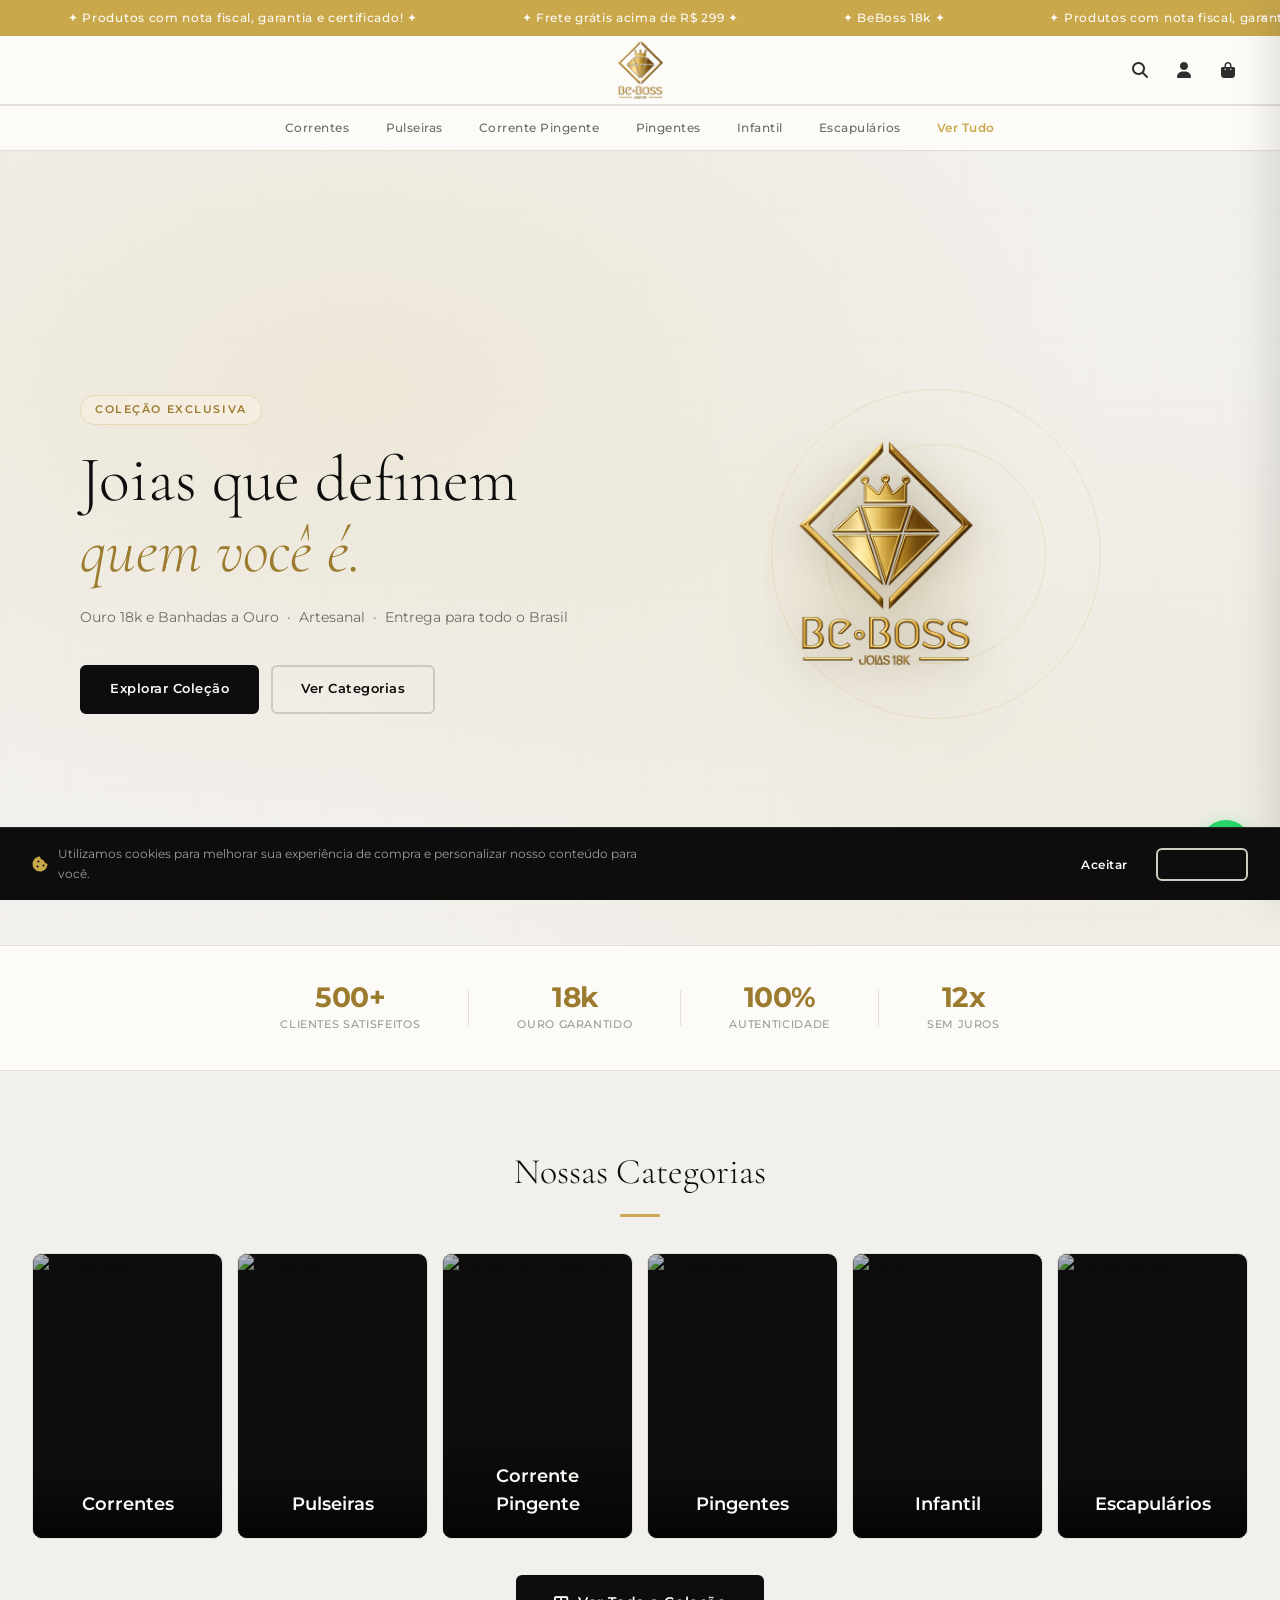
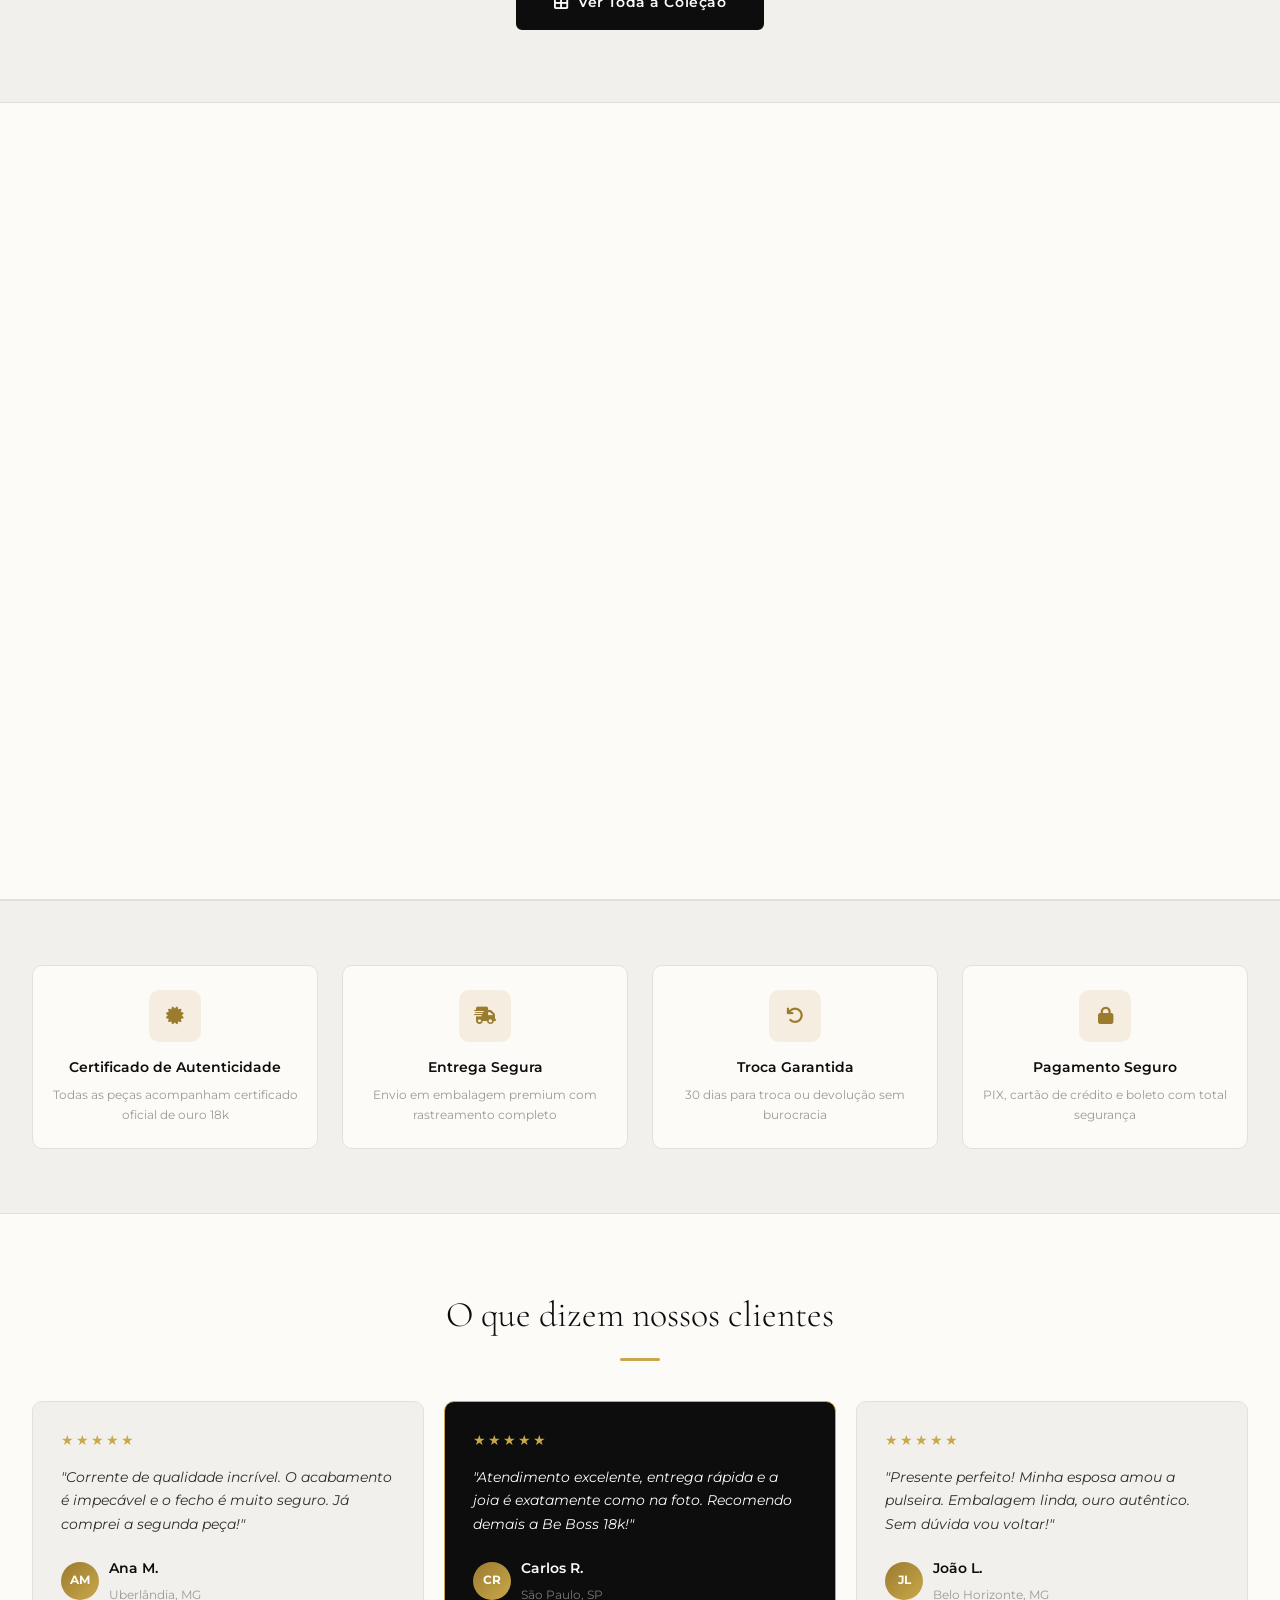
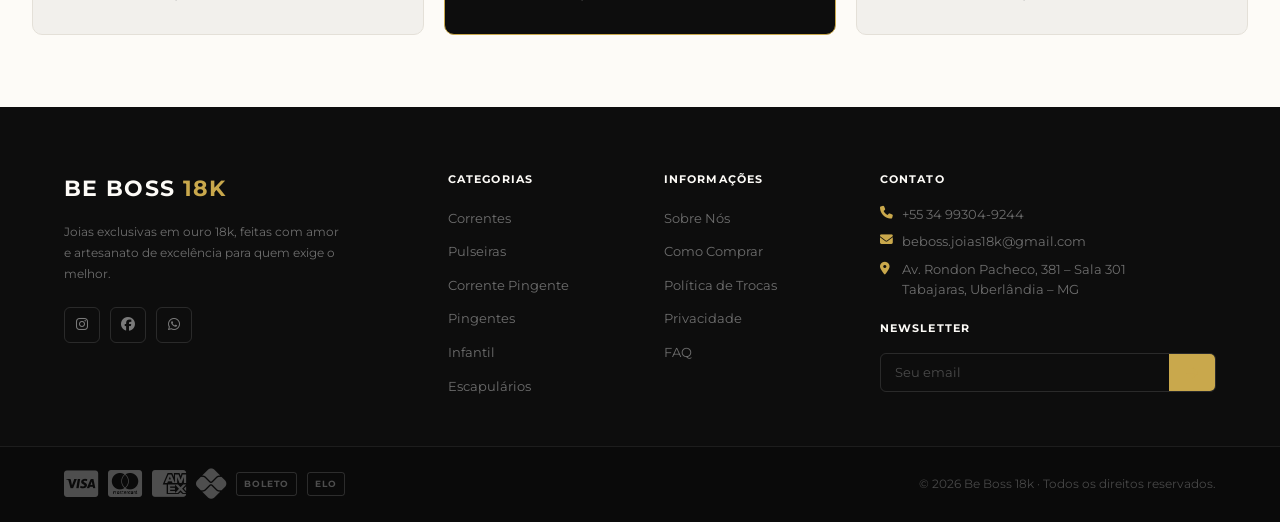
==== index.html @ 0d3e44fa "Primeiro commit — BeBoss 18k e-commerce de joias Plataforma completa de e-commerce para joias em our" ====
<!DOCTYPE html>
<html lang="pt-BR">
<head>
  <meta charset="utf-8" />
  <meta name="viewport" content="width=device-width,initial-scale=1" />
  <title>Be Boss 18k — Joias Exclusivas</title>
  <link rel="icon" type="image/png" href="./logo.png">
  <link rel="preconnect" href="https://fonts.googleapis.com">
  <link rel="preconnect" href="https://fonts.gstatic.com" crossorigin>
  <link href="https://fonts.googleapis.com/css2?family=Cormorant+Garamond:ital,wght@0,300;0,400;0,600;1,300;1,400&family=Montserrat:wght@300;400;500;600;700&display=swap" rel="stylesheet">
  <link rel="stylesheet" href="https://cdnjs.cloudflare.com/ajax/libs/font-awesome/6.5.0/css/all.min.css" crossorigin="anonymous">
  <link rel="stylesheet" href="styles.css" />
</head>
<body>

  <!-- ANNOUNCEMENT BAR -->
  <div class="announcement-bar" id="announcementBar">
    <div class="announcement-inner">
      <span>✦ Produtos com nota fiscal, garantia e certificado! ✦</span>
      <span>✦ Frete grátis acima de R$ 299 ✦</span>
      <span>✦ BeBoss 18k ✦</span>
      <span>✦ Produtos com nota fiscal, garantia e certificado! ✦</span>
      <span>✦ Frete grátis acima de R$ 299 ✦</span>
      <span>✦ BeBoss 18k ✦</span>
    </div>
    <button class="announcement-close" id="closeAnnouncement" aria-label="Fechar">×</button>
  </div>

  <!-- HEADER -->
  <header class="site-header" id="siteHeader">
    <div class="header-inner">

      <!-- LEFT: hamburger (mobile) -->
      <div class="header-left">
        <button class="hamburger" id="menuToggle" aria-label="Menu">
          <span></span><span></span><span></span>
        </button>
      </div>

      <!-- CENTER: Logo -->
      <div class="logo-wrap">
        <a href="?" class="logo-link">
          <img src="./logo.png" alt="Be Boss 18k" class="logo-img"
               onerror="this.style.display='none';this.nextElementSibling.style.display='inline-flex'">
          <span class="logo-fallback" style="display:none">
            <span class="logo-text">BE BOSS</span>
            <span class="logo-sub">18k</span>
          </span>
        </a>
      </div>

      <!-- RIGHT: mobile search icon + user + cart -->
      <div class="header-right">
        <button class="header-icon-btn" id="searchToggle" aria-label="Buscar">
          <i class="fas fa-search"></i>
        </button>
        <div class="user-profile-container">
          <button class="header-icon-btn" id="loginBtn" aria-label="Conta">
            <i class="fas fa-user"></i>
          </button>
          <div id="userDropdown" class="user-dropdown" aria-hidden="true">
            <div id="dropdownWelcome" class="dropdown-welcome"></div>
            <a href="#" id="viewOrders"><i class="fas fa-box"></i> Meus Pedidos</a>
            <a href="#" id="viewAccount"><i class="fas fa-cog"></i> Minha Conta</a>
            <a href="#" id="logoutBtn"><i class="fas fa-sign-out-alt"></i> Sair</a>
          </div>
        </div>
        <button class="header-icon-btn cart-button" id="cartBtn" aria-label="Carrinho">
          <i class="fas fa-shopping-bag"></i>
          <span class="cart-count" id="cartCount" style="display:none;">0</span>
        </button>
      </div>
    </div>

    <!-- SEARCH DRAWER (mobile only) -->
    <div class="search-drawer" id="searchDrawer" aria-hidden="true">
      <div class="search-drawer-inner">
        <i class="fas fa-search search-drawer-icon"></i>
        <input type="search" id="searchInput" placeholder="Buscar joias, correntes, pulseiras..." aria-label="Buscar produtos" />
        <button class="search-close-btn" id="closeSearch" aria-label="Fechar busca">×</button>
      </div>
    </div>

    <!-- MAIN NAV -->
    <nav class="main-nav" id="mainNav">
      <div class="nav-inner">
        <a href="?category=Correntes" data-category="Correntes">Correntes</a>
        <a href="?category=Pulseiras" data-category="Pulseiras">Pulseiras</a>
        <a href="?category=Corrente+Pingente" data-category="Corrente Pingente">Corrente Pingente</a>
        <a href="?category=Pingentes" data-category="Pingentes">Pingentes</a>
        <a href="?category=Infantil" data-category="Infantil">Infantil</a>
        <a href="?category=Escapularios" data-category="Escapulários">Escapulários</a>
        <a href="?view=all" data-category="" data-view-all="true" class="nav-all">Ver Tudo</a>
      </div>
    </nav>

    <!-- MOBILE DRAWER NAV -->
    <div class="mobile-nav-overlay" id="mobileNavOverlay"></div>
    <div class="mobile-nav-drawer" id="mobileNavDrawer">
      <div class="mobile-nav-header">
        <span class="logo-text">BE BOSS <span class="logo-sub-inline">18k</span></span>
        <button id="closeMenu" aria-label="Fechar menu">×</button>
      </div>
      <nav class="mobile-nav-links">
        <a href="?category=Correntes">Correntes</a>
        <a href="?category=Pulseiras">Pulseiras</a>
        <a href="?category=Corrente+Pingente">Corrente Pingente</a>
        <a href="?category=Pingentes">Pingentes</a>
        <a href="?category=Infantil">Infantil</a>
        <a href="?category=Escapularios">Escapulários</a>
        <a href="?view=all">Ver Tudo</a>
      </nav>
      <div class="mobile-nav-footer">
        <p><i class="fab fa-whatsapp"></i> +55 34 99304-9244</p>
        <p><i class="fas fa-envelope"></i> beboss.joias18k@gmail.com</p>
      </div>
    </div>
  </header>

  <!-- HERO SECTION -->
  <section class="hero" id="heroSection">
    <div class="hero-content">
      <p class="hero-eyebrow">Coleção Exclusiva</p>
      <h1 class="hero-title">
        <span class="hero-title-line">Joias que definem</span>
        <span class="hero-title-line hero-title-italic">quem você é.</span>
      </h1>
      <p class="hero-desc">Ouro 18k e Banhadas a Ouro &nbsp;·&nbsp; Artesanal &nbsp;·&nbsp; Entrega para todo o Brasil</p>
      <div class="hero-actions">
        <a href="?view=all" class="btn-primary">Explorar Coleção</a>
        <a href="#categorias" class="btn-ghost">Ver Categorias</a>
      </div>
    </div>
    <div class="hero-visual">
      <div class="logo-showcase">
        <div class="amb-ring r1"></div>
        <div class="amb-ring r2"></div>
        <div class="logo-3d">
          <img src="./logo.png" alt="Be Boss 18k" class="logo-hero-img" draggable="false"/>
        </div>
      </div>
    </div>
  </section>

  <!-- STATS STRIP -->
  <div class="stats-strip">
    <div class="stat-item">
      <span class="stat-num">500+</span>
      <span class="stat-label">Clientes Satisfeitos</span>
    </div>
    <div class="stat-divider"></div>
    <div class="stat-item">
      <span class="stat-num">18k</span>
      <span class="stat-label">Ouro Garantido</span>
    </div>
    <div class="stat-divider"></div>
    <div class="stat-item">
      <span class="stat-num">100%</span>
      <span class="stat-label">Autenticidade</span>
    </div>
    <div class="stat-divider"></div>
    <div class="stat-item">
      <span class="stat-num">12x</span>
      <span class="stat-label">Sem Juros</span>
    </div>
  </div>

  <!-- CATEGORY SECTION -->
  <section class="category-section" id="categorias">
    <div class="container">
      <div class="section-header" style="text-align:center; margin-bottom:36px">
        <h2 class="section-title">Nossas Categorias</h2>
        <div class="gold-rule centered-rule"></div>
      </div>
      <div class="category-grid">
        <a href="?category=Correntes" class="cat-card">
          <div class="cat-img-wrap">
            <img src="https://acdn-us.mitiendanube.com/stores/001/042/446/products/20221019_145903-048df05c7d4b0a2ece16996286488024-1024-1024.jpg" alt="Correntes" loading="lazy">
          </div>
          <span class="cat-name">Correntes</span>
        </a>
        <a href="?category=Pulseiras" class="cat-card">
          <div class="cat-img-wrap">
            <img src="https://acdn-us.mitiendanube.com/stores/001/042/446/products/cartier-longa-2mm11-506bb562f8a619584d16671013579284-480-0.webp" alt="Pulseiras" loading="lazy">
          </div>
          <span class="cat-name">Pulseiras</span>
        </a>
        <a href="?category=Corrente+Pingente" class="cat-card">
          <div class="cat-img-wrap">
            <img src="https://acdn-us.mitiendanube.com/stores/001/042/446/products/colar-cristo-veneziana-2-4a6731b0b7ef18e2e317696967374738-480-0.webp" alt="Corrente Pingente" loading="lazy">
          </div>
          <span class="cat-name">Corrente Pingente</span>
        </a>
        <a href="?category=Pingentes" class="cat-card">
          <div class="cat-img-wrap">
            <img src="https://acdn-us.mitiendanube.com/stores/001/042/446/products/videocapture_20231109-153805-a9b3a36defec099247169959033560581-030570fe7bf79f699816995904257630-1024-1024.jpg" alt="Pingentes" loading="lazy">
          </div>
          <span class="cat-name">Pingentes</span>
        </a>
        <a href="?category=Infantil" class="cat-card">
          <div class="cat-img-wrap">
            <img src="https://acdn-us.mitiendanube.com/stores/001/042/446/products/chatgpt-image-2-de-fev-de-2026-22_24_50-275d315b0cd062f17d17700818988591-480-0.webp" alt="Infantil" loading="lazy">
          </div>
          <span class="cat-name">Infantil</span>
        </a>
        <a href="?category=Escapularios" class="cat-card">
          <div class="cat-img-wrap">
            <img src="https://acdn-us.mitiendanube.com/stores/001/042/446/products/videocapture_20231109-153826-44ddaf476d5503abf616995901007150-480-0.webp" alt="Escapulários" loading="lazy">
          </div>
          <span class="cat-name">Escapulários</span>
        </a>
      </div>
      <div style="text-align:center; margin-top:36px">
        <a href="?view=all" class="btn-primary" style="display:inline-flex; gap:10px; align-items:center; padding:14px 36px; font-size:0.9rem">
          <i class="fas fa-th-large"></i> Ver Toda a Coleção
        </a>
      </div>
    </div>
  </section>

  <!-- PRODUCTS SECTION -->
  <main class="products-section container" id="mainContent">
    <div class="products-section-header">
      <div>
        <h2 class="section-title" id="colecaoTitle">Coleção Completa</h2>
        <p class="section-sub" id="colecaoSub">Peças exclusivas em ouro 18k</p>
      </div>
      <div class="products-sort">
        <select id="sortSelect" aria-label="Ordenar produtos">
          <option value="default">Ordenar por</option>
          <option value="price-asc">Menor Preço</option>
          <option value="price-desc">Maior Preço</option>
          <option value="name-asc">Nome A–Z</option>
        </select>
      </div>
    </div>
    <div class="products-grid" id="productsGrid" aria-live="polite"></div>
    <!-- shown only on homepage (featured mode) -->
    <div class="ver-tudo-wrap" id="verTudoWrap" style="display:none;">
      <a href="?view=all" class="btn-ver-tudo">
        <i class="fas fa-th-large"></i> Ver Todos os Produtos
      </a>
    </div>
    <!-- Paginação: aparece no "Ver Tudo" e categorias com muitos produtos -->
    <div class="load-more-wrap" id="loadMoreWrap" style="display:none;">
      <button class="btn-load-more" onclick="loadMore()">
        <i class="fas fa-chevron-down"></i>
        Mostrar mais <span id="loadMoreCount"></span> produtos
      </button>
    </div>
  </main>

  <!-- NOSSA HISTÓRIA -->
  <section class="history-section" id="sobre">
    <div class="container">
      <div class="history-inner">
        <div class="history-media reveal">
          <img src="./logo.png"
               alt="Be Boss 18k" class="history-logo-img" draggable="false"/>
          <div class="history-pills">
            <span class="history-pill">Uberlândia · MG</span>
            <span class="history-pill">Fundada com Paixão</span>
            <span class="history-pill">Ouro 18k Certificado</span>
          </div>
        </div>
        <div class="history-text reveal reveal-d1">
          <div class="section-header">
            <h2 class="section-title">Nossa História</h2>
            <div class="gold-rule"></div>
          </div>
          <div class="history-body">
            <p>A Be Boss 18k nasceu em Uberlândia com o propósito de transformar joias em símbolos de conquista, autoestima e personalidade. Fundada com paixão pelo universo da joalheria, a marca surgiu do desejo de oferecer peças sofisticadas, modernas e acessíveis para quem valoriza estilo e exclusividade.</p>
            <p>Desde o início, nosso objetivo sempre foi ir além da venda de joias. Queremos proporcionar experiências, marcar momentos especiais e fazer parte das conquistas de cada cliente. Cada peça da Be Boss 18k é escolhida com cuidado, prezando pela qualidade, acabamento impecável e elegância em cada detalhe.</p>
            <p>Ao longo da nossa trajetória, construímos uma marca forte, baseada em confiança, atendimento personalizado e compromisso com a satisfação dos nossos clientes. Hoje, a Be Boss 18k se destaca em Uberlândia e região como referência em joias e acessórios 18k, levando luxo, autenticidade e sofisticação para homens e mulheres que desejam expressar sua melhor versão.</p>
            <p>Mais do que joias, entregamos significado, presença e estilo. Porque ser Be Boss é carregar consigo a essência de quem nasceu para brilhar.</p>
          </div>
          <p class="history-signature">Be Boss 18k — Joias que definem quem você é.</p>
        </div>
      </div>
    </div>
  </section>

  <!-- FEATURES STRIP -->
  <section class="features-strip">
    <div class="container features-grid">
      <div class="feature-item reveal">
        <div class="feature-icon"><i class="fas fa-certificate"></i></div>
        <h3>Certificado de Autenticidade</h3>
        <p>Todas as peças acompanham certificado oficial de ouro 18k</p>
      </div>
      <div class="feature-item reveal reveal-d1">
        <div class="feature-icon"><i class="fas fa-shipping-fast"></i></div>
        <h3>Entrega Segura</h3>
        <p>Envio em embalagem premium com rastreamento completo</p>
      </div>
      <div class="feature-item reveal reveal-d2">
        <div class="feature-icon"><i class="fas fa-undo"></i></div>
        <h3>Troca Garantida</h3>
        <p>30 dias para troca ou devolução sem burocracia</p>
      </div>
      <div class="feature-item reveal reveal-d3">
        <div class="feature-icon"><i class="fas fa-lock"></i></div>
        <h3>Pagamento Seguro</h3>
        <p>PIX, cartão de crédito e boleto com total segurança</p>
      </div>
    </div>
  </section>

  <!-- TESTIMONIALS -->
  <section class="testimonials-section">
    <div class="container">
      <div class="section-header centered">
        <h2 class="section-title">O que dizem nossos clientes</h2>
        <div class="gold-rule centered-rule"></div>
      </div>
      <div class="testimonials-grid">
        <div class="testimonial-card reveal">
          <div class="stars">★★★★★</div>
          <p>"Corrente de qualidade incrível. O acabamento é impecável e o fecho é muito seguro. Já comprei a segunda peça!"</p>
          <div class="testimonial-author">
            <div class="author-avatar">AM</div>
            <div><strong>Ana M.</strong><br><span>Uberlândia, MG</span></div>
          </div>
        </div>
        <div class="testimonial-card featured reveal reveal-d1">
          <div class="stars">★★★★★</div>
          <p>"Atendimento excelente, entrega rápida e a joia é exatamente como na foto. Recomendo demais a Be Boss 18k!"</p>
          <div class="testimonial-author">
            <div class="author-avatar">CR</div>
            <div><strong>Carlos R.</strong><br><span>São Paulo, SP</span></div>
          </div>
        </div>
        <div class="testimonial-card reveal reveal-d2">
          <div class="stars">★★★★★</div>
          <p>"Presente perfeito! Minha esposa amou a pulseira. Embalagem linda, ouro autêntico. Sem dúvida vou voltar!"</p>
          <div class="testimonial-author">
            <div class="author-avatar">JL</div>
            <div><strong>João L.</strong><br><span>Belo Horizonte, MG</span></div>
          </div>
        </div>
      </div>
    </div>
  </section>

  <!-- CART PANEL -->
  <aside id="cartPanel" class="cart-panel" aria-hidden="true">
    <div class="cart-header">
      <h3>Carrinho <span id="cartItemCount">(0)</span></h3>
      <button id="closeCart" aria-label="Fechar carrinho"><i class="fas fa-times"></i></button>
    </div>
    <div class="cart-items" id="cartItemsContainer">
      <div class="empty-cart">
        <i class="fas fa-shopping-bag"></i>
        <p>Seu carrinho está vazio</p>
        <a href="?" class="btn-primary btn-sm">Ver Coleção</a>
      </div>
    </div>
    <div class="cart-footer" id="cartFooter" style="display:none;">
      <div class="cart-summary-row">
        <span>Subtotal</span>
        <span id="cartSubtotal">R$ 0,00</span>
      </div>
      <h4 class="payment-title">Forma de Pagamento</h4>
      <div class="payment-options" id="paymentOptions">
        <label class="payment-option">
          <input type="radio" name="payment" value="pix" checked>
          <span class="payment-label"><i class="fas fa-qrcode"></i> PIX</span>
        </label>
        <label class="payment-option">
          <input type="radio" name="payment" value="credito">
          <span class="payment-label"><i class="fas fa-credit-card"></i> Cartão de Crédito</span>
        </label>
        <label class="payment-option">
          <input type="radio" name="payment" value="boleto">
          <span class="payment-label"><i class="fas fa-barcode"></i> Boleto</span>
        </label>
      </div>
      <button id="checkoutButton" class="checkout-btn">Finalizar Compra</button>
    </div>
  </aside>
  <div id="cartOverlay" class="cart-overlay" tabindex="-1" aria-hidden="true"></div>

  <!-- LOGIN MODAL -->
  <div id="loginOverlay" class="modal-overlay" aria-hidden="true"></div>
  <div id="loginModal" class="modal" role="dialog" aria-modal="true" aria-hidden="true">
    <div class="modal-inner">
      <button class="modal-close" id="closeLogin" aria-label="Fechar"><i class="fas fa-times"></i></button>
      <div class="modal-logo">BE BOSS <span>18k</span></div>

      <!-- Tabs -->
      <div class="auth-tabs">
        <button class="auth-tab active" id="tabEntrar"  onclick="switchAuthTab('login')">Entrar</button>
        <button class="auth-tab"        id="tabCadastro" onclick="switchAuthTab('signup')">Criar Conta</button>
      </div>

      <!-- LOGIN FORM -->
      <form id="loginForm" novalidate class="modal-form">
        <p class="modal-sub">Use o email e CPF cadastrados.</p>
        <div class="form-group">
          <label>Email</label>
          <input type="email" id="loginEmail" placeholder="seuemail@gmail.com" autocomplete="email">
        </div>
        <div class="form-group">
          <label>CPF</label>
          <input type="text" id="loginCpf" maxlength="14" placeholder="000.000.000-00" inputmode="numeric">
        </div>
        <div id="loginError" class="form-error" style="display:none">Email ou CPF incorretos.</div>
        <button type="submit" class="btn-primary btn-full">Entrar</button>
      </form>

      <!-- SIGNUP FORM -->
      <form id="signupForm" novalidate class="modal-form" style="display:none">
        <p class="modal-sub">Crie sua conta para acompanhar pedidos.</p>
        <div class="form-group">
          <label for="signupEmail">Email</label>
          <input type="email" id="signupEmail" name="signupEmail" required placeholder="seuemail@gmail.com" autocomplete="email">
        </div>
        <div class="form-group">
          <label for="fullName">Nome Completo</label>
          <input type="text" id="fullName" name="fullName" required autocomplete="name" placeholder="Seu nome completo"/>
        </div>
        <div class="form-row">
          <div class="form-group">
            <label for="cpf">CPF</label>
            <input type="text" id="cpf" name="cpf" maxlength="14" required placeholder="000.000.000-00" inputmode="numeric" />
          </div>
          <div class="form-group">
            <label for="telefone">Celular</label>
            <input type="tel" id="telefone" name="telefone" required placeholder="(00) 00000-0000" inputmode="tel">
          </div>
        </div>
        <div class="form-row">
          <div class="form-group">
            <label for="cepSignup">CEP</label>
            <input type="text" id="cepSignup" name="cepSignup" placeholder="00000-000" inputmode="numeric">
          </div>
          <div class="form-group">
            <label for="enderecoSignup">Endereço</label>
            <input type="text" id="enderecoSignup" name="enderecoSignup" placeholder="Rua, número, bairro">
          </div>
        </div>
        <button type="submit" id="createAccountBtn" class="btn-primary btn-full">Criar Conta</button>
      </form>
    </div>
  </div>

  <!-- ENDERECO POPUP -->
  <div id="enderecoPopupOverlay" class="modal-overlay"></div>
  <div id="enderecoPopup" class="modal">
    <div class="modal-inner">
      <button class="modal-close" id="closeEnderecoPopup" aria-label="Fechar"><i class="fas fa-times"></i></button>
      <h2>Endereço de Entrega</h2>
      <form id="enderecoForm" class="modal-form">
        <div class="form-group">
          <label>Nome Completo</label>
          <input type="text" id="end_nome" required placeholder="Seu nome completo">
        </div>
        <div class="form-row">
          <div class="form-group">
            <label>CEP</label>
            <input type="text" id="end_cep" placeholder="00000-000" required>
          </div>
          <div class="form-group">
            <label>Número</label>
            <input type="text" id="end_numero" required placeholder="Nº">
          </div>
        </div>
        <div class="form-group">
          <label>Rua</label>
          <input type="text" id="end_rua" required placeholder="Rua / Avenida">
        </div>
        <div class="form-row">
          <div class="form-group">
            <label>Bairro</label>
            <input type="text" id="end_bairro" required placeholder="Bairro">
          </div>
          <div class="form-group">
            <label>Cidade</label>
            <input type="text" id="end_cidade" required placeholder="Cidade">
          </div>
        </div>
        <div class="form-group">
          <label>Ponto de Referência <span class="optional">(opcional)</span></label>
          <input type="text" id="end_referencia" placeholder="Ex: próximo ao mercado">
        </div>
        <!-- Estimativa de frete (aparece após CEP válido) -->
        <div id="shippingEstimate" class="shipping-estimate" style="display:none"></div>
        <button type="submit" class="btn-primary btn-full">Confirmar Endereço</button>
      </form>
    </div>
  </div>

  <!-- PIX POPUP -->
  <div id="pixPopupOverlay" class="modal-overlay"></div>
  <div id="pixPopup" class="modal pix-modal">
    <div class="modal-inner">
      <button class="modal-close" id="fecharPix" aria-label="Fechar"><i class="fas fa-times"></i></button>
      <div class="pix-header">
        <div class="pix-icon"><i class="fas fa-qrcode"></i></div>
        <h2>Pagamento via PIX</h2>
        <p>Escaneie o QR Code ou copie o código</p>
      </div>
      <div class="boleto-info-row" style="margin-bottom:14px">
        <span>Total do Pedido</span>
        <strong id="pixTotal">R$ 0,00</strong>
      </div>
      <div class="pix-qr-wrap">
        <div id="pixQrCode"></div>
      </div>
      <div class="form-group">
        <label>Código PIX — Copia e Cola</label>
        <textarea id="pixCodigo" readonly class="pix-code-area"></textarea>
      </div>
      <button id="copiarPix" class="btn-primary btn-full"><i class="fas fa-copy"></i> Copiar Código PIX</button>
      <div class="purchase-code-box" id="pixPurchaseCode"></div>
      <button id="finalizarWhatsapp" class="btn-whatsapp btn-full"><i class="fab fa-whatsapp"></i> Confirmar via WhatsApp</button>
    </div>
  </div>

  <!-- BOLETO POPUP -->
  <div id="boletoPopupOverlay" class="modal-overlay"></div>
  <div id="boletoPopup" class="modal boleto-modal">
    <div class="modal-inner">
      <button class="modal-close" id="fecharBoleto" aria-label="Fechar"><i class="fas fa-times"></i></button>
      <div class="boleto-header">
        <div class="boleto-icon"><i class="fas fa-barcode"></i></div>
        <h2>Boleto Bancário</h2>
        <p>Vencimento em <strong>3 dias úteis</strong></p>
      </div>
      <div class="boleto-info-row">
        <span>Total do Pedido</span>
        <strong id="boletoTotal">R$ 0,00</strong>
      </div>
      <div class="boleto-barcode-wrap">
        <div class="boleto-barcode" id="boletoBarImg"></div>
        <div class="boleto-barcode-num" id="boletoBarNum"></div>
      </div>
      <div class="form-group">
        <label>Linha Digitável (copie e cole no app do banco)</label>
        <textarea id="boletoCodigo" readonly class="pix-code-area" rows="3"></textarea>
      </div>
      <button id="copiarBoleto" class="btn-primary btn-full"><i class="fas fa-copy"></i> Copiar Código do Boleto</button>
      <div class="purchase-code-box" id="boletoPurchaseCode"></div>
      <div class="boleto-instructions">
        <p><i class="fas fa-university"></i> Pague em qualquer banco, lotérica ou aplicativo bancário.</p>
        <p><i class="fas fa-clock"></i> Confirmação em até 2 dias úteis após o pagamento.</p>
        <p><i class="fas fa-calendar-alt"></i> Boleto vence em 3 dias úteis — não pague após o prazo.</p>
      </div>
      <button id="finalizarBoletoWa" class="btn-whatsapp btn-full"><i class="fab fa-whatsapp"></i> Confirmar Pedido via WhatsApp</button>
    </div>
  </div>

  <!-- CARTÃO DE CRÉDITO POPUP -->
  <div id="cartaoPopupOverlay" class="modal-overlay"></div>
  <div id="cartaoPopup" class="modal cartao-modal">
    <div class="modal-inner">
      <button class="modal-close" id="fecharCartao" aria-label="Fechar"><i class="fas fa-times"></i></button>
      <h2>Cartão de Crédito</h2>

      <!-- Card visual 3D flip -->
      <div class="card-visual-wrap">
        <div class="card-visual" id="cardVisual">
          <div class="card-visual-front">
            <div class="card-visual-brand" id="cvBrand"><i class="fas fa-credit-card"></i></div>
            <div class="card-visual-number" id="cvNumber">•••• •••• •••• ••••</div>
            <div class="card-visual-bottom">
              <div>
                <div class="card-visual-label">Titular</div>
                <div class="card-visual-name" id="cvName">SEU NOME</div>
              </div>
              <div>
                <div class="card-visual-label">Validade</div>
                <div class="card-visual-expiry" id="cvExpiry">MM/AA</div>
              </div>
            </div>
          </div>
          <div class="card-visual-back">
            <div class="card-stripe"></div>
            <div class="card-cvv-row">
              <span class="card-visual-label" style="color:rgba(255,255,255,0.5)">CVV</span>
              <span class="card-cvv-box" id="cvCvv">•••</span>
            </div>
          </div>
        </div>
      </div>

      <form id="cartaoForm" class="modal-form" autocomplete="off">
        <div class="form-group">
          <label>Número do Cartão</label>
          <input type="text" id="cc_number" placeholder="0000 0000 0000 0000" maxlength="19" inputmode="numeric" autocomplete="cc-number">
        </div>
        <div class="form-group">
          <label>Nome no Cartão</label>
          <input type="text" id="cc_name" placeholder="Nome como está no cartão" autocomplete="cc-name" style="text-transform:uppercase">
        </div>
        <div class="form-row">
          <div class="form-group">
            <label>Validade</label>
            <input type="text" id="cc_expiry" placeholder="MM/AA" maxlength="5" inputmode="numeric" autocomplete="cc-exp">
          </div>
          <div class="form-group">
            <label>CVV</label>
            <input type="text" id="cc_cvv" placeholder="•••" maxlength="4" inputmode="numeric" autocomplete="cc-csc">
          </div>
        </div>
        <div class="form-group">
          <label>Parcelamento</label>
          <select id="cc_parcelas" class="form-select"></select>
        </div>
        <div class="cartao-total-row">
          <span>Total do pedido</span>
          <strong id="cartaoTotal">R$ 0,00</strong>
        </div>
        <button type="submit" class="btn-primary btn-full"><i class="fas fa-lock"></i> Finalizar Pagamento</button>
      </form>
    </div>
  </div>

  <!-- PRODUCT QUICK VIEW MODAL -->
  <div id="quickViewOverlay" class="modal-overlay"></div>
  <div id="quickViewModal" class="modal quick-view-modal">
    <div class="modal-inner quick-view-inner">
      <button class="modal-close" id="closeQuickView" aria-label="Fechar"><i class="fas fa-times"></i></button>
      <div class="qv-image-wrap">
        <img id="qvImage" src="" alt="">
      </div>
      <div class="qv-info">
        <p class="qv-category" id="qvCategory"></p>
        <h2 id="qvName"></h2>
        <p class="qv-desc" id="qvDesc"></p>
        <div class="qv-price-row">
          <span class="qv-price" id="qvPrice"></span>
          <span class="qv-installment" id="qvInstallment"></span>
        </div>
        <div class="qv-features">
          <span><i class="fas fa-check"></i> Ouro 18k Certificado</span>
          <span><i class="fas fa-check"></i> Frete Grátis acima de R$500</span>
          <span><i class="fas fa-check"></i> Troca em 30 dias</span>
        </div>
        <button class="btn-primary btn-full" id="qvAddToCart">
          <i class="fas fa-shopping-bag"></i> Adicionar ao Carrinho
        </button>
        <div style="display:flex;gap:8px">
          <a id="qvWhatsapp" href="#" target="_blank" class="btn-whatsapp btn-full" style="display:flex;align-items:center;justify-content:center;gap:8px;flex:1">
            <i class="fab fa-whatsapp"></i> Consultar
          </a>
          <button id="qvShare" class="btn-share-wa" title="Compartilhar via WhatsApp" aria-label="Compartilhar">
            <i class="fas fa-share-alt"></i>
          </button>
        </div>
        <!-- Seção de avaliação — preenchida pelo JS -->
        <div id="qvCommentSection" class="qv-comment-section"></div>
      </div>
    </div>
  </div>

  <!-- FOOTER -->
  <footer class="site-footer">
    <div class="footer-top">
      <div class="footer-brand">
        <div class="footer-logo">BE BOSS <span>18k</span></div>
        <p>Joias exclusivas em ouro 18k, feitas com amor e artesanato de excelência para quem exige o melhor.</p>
        <div class="footer-social">
          <a href="https://www.instagram.com/beboss18k/" target="_blank" rel="noopener" aria-label="Instagram"><i class="fab fa-instagram"></i></a>
          <a href="https://www.facebook.com/share/17BbEKGtWA/?mibextid=wwXIfr" target="_blank" rel="noopener" aria-label="Facebook"><i class="fab fa-facebook"></i></a>
          <a href="https://wa.me/5534993049244" target="_blank" rel="noopener" aria-label="WhatsApp"><i class="fab fa-whatsapp"></i></a>
        </div>
      </div>
      <div class="footer-nav-col">
        <h4>Categorias</h4>
        <ul>
          <li><a href="?category=Correntes">Correntes</a></li>
          <li><a href="?category=Pulseiras">Pulseiras</a></li>
          <li><a href="?category=Corrente+Pingente">Corrente Pingente</a></li>
          <li><a href="?category=Pingentes">Pingentes</a></li>
          <li><a href="?category=Infantil">Infantil</a></li>
          <li><a href="?category=Escapularios">Escapulários</a></li>
        </ul>
      </div>
      <div class="footer-nav-col">
        <h4>Informações</h4>
        <ul>
          <li><a href="#" onclick="openInfoModal('sobre');return false">Sobre Nós</a></li>
          <li><a href="#" onclick="openInfoModal('comprar');return false">Como Comprar</a></li>
          <li><a href="#" onclick="openInfoModal('trocas');return false">Política de Trocas</a></li>
          <li><a href="#" onclick="openInfoModal('privacidade');return false">Privacidade</a></li>
          <li><a href="#" onclick="openInfoModal('faq');return false">FAQ</a></li>
        </ul>
      </div>
      <div class="footer-contact-col">
        <h4>Contato</h4>
        <p><a href="tel:+5534993049244"><i class="fas fa-phone"></i> +55 34 99304-9244</a></p>
        <p><a href="mailto:beboss.joias18k@gmail.com"><i class="fas fa-envelope"></i> beboss.joias18k@gmail.com</a></p>
        <a href="https://www.google.com/maps/search/?api=1&query=Av.+Rondon+Pacheco+381+Uberlândia+MG+Brasil" target="_blank" rel="noopener noreferrer" class="footer-map-link">
          <i class="fas fa-map-marker-alt"></i>
          <span>Av. Rondon Pacheco, 381 – Sala 301<br>Tabajaras, Uberlândia – MG</span>
        </a>
        <div class="footer-newsletter">
          <h4>Newsletter</h4>
          <div class="newsletter-form">
            <input type="email" placeholder="Seu email" id="newsletterEmail" />
            <button id="newsletterBtn" aria-label="Assinar"><i class="fas fa-arrow-right"></i></button>
          </div>
        </div>
      </div>
    </div>
    <div class="footer-bottom">
      <div class="footer-payments">
        <span class="pay-icon" title="Visa"><i class="fab fa-cc-visa"></i></span>
        <span class="pay-icon" title="Mastercard"><i class="fab fa-cc-mastercard"></i></span>
        <span class="pay-icon" title="American Express"><i class="fab fa-cc-amex"></i></span>
        <span class="pay-icon" title="PIX"><i class="fab fa-pix"></i></span>
        <span class="pay-badge" title="Boleto Bancário">BOLETO</span>
        <span class="pay-badge" title="Elo">ELO</span>
      </div>
      <p class="footer-copy">© 2026 Be Boss 18k · Todos os direitos reservados.</p>
    </div>
  </footer>

  <!-- TOAST -->
  <div id="toast" class="toast" role="status" aria-live="polite"></div>

  <!-- COOKIE BANNER -->
  <div id="cookie-banner" class="cookie-banner">
    <div class="cookie-content">
      <i class="fas fa-cookie-bite"></i>
      <p>Utilizamos cookies para melhorar sua experiência de compra e personalizar nosso conteúdo para você.</p>
    </div>
    <div class="cookie-actions">
      <button id="accept-cookies" class="btn-primary btn-sm">Aceitar</button>
      <button id="decline-cookies" class="btn-ghost btn-sm">Recusar</button>
    </div>
  </div>

  <!-- WHATSAPP FLOAT -->
  <a href="https://wa.me/5534993049244" target="_blank" rel="noopener noreferrer" class="whatsapp-float" aria-label="WhatsApp">
    <i class="fab fa-whatsapp"></i>
  </a>

  <!-- BACK TO TOP -->
  <button class="back-to-top" id="backToTop" aria-label="Voltar ao topo">
    <i class="fas fa-chevron-up"></i>
  </button>

  <!-- CONFIRMAÇÃO DE PEDIDO -->
  <div id="orderConfirmOverlay" class="modal-overlay"></div>
  <div id="orderConfirmModal" class="modal" style="max-width:560px" role="dialog" aria-modal="true">
    <div class="modal-inner" id="orderConfirmContent"></div>
  </div>

  <!-- MEUS PEDIDOS MODAL -->
  <div id="ordersOverlay" class="modal-overlay"></div>
  <div id="ordersModal" class="modal" style="max-width:660px" role="dialog" aria-modal="true">
    <div class="modal-inner">
      <button class="modal-close" id="closeOrdersModal" aria-label="Fechar"><i class="fas fa-times"></i></button>
      <div class="modal-logo">BE BOSS <span>18k</span></div>
      <h2>Meus Pedidos</h2>
      <div id="ordersModalContent" style="margin-top:20px"></div>
    </div>
  </div>

  <!-- MINHA CONTA MODAL -->
  <div id="accountOverlay" class="modal-overlay"></div>
  <div id="accountModal" class="modal" role="dialog" aria-modal="true">
    <div class="modal-inner">
      <button class="modal-close" id="closeAccountModal" aria-label="Fechar"><i class="fas fa-times"></i></button>
      <div class="modal-logo">BE BOSS <span>18k</span></div>
      <h2>Minha Conta</h2>
      <div id="accountModalContent" style="margin-top:20px"></div>
    </div>
  </div>

  <!-- MODAIS DE INFORMAÇÃO (footer links) -->
  <div id="infoModalOverlay" class="modal-overlay" onclick="closeInfoModal()"></div>
  <div id="infoModal" class="modal info-modal" role="dialog" aria-modal="true">
    <div class="modal-inner">
      <button class="modal-close" onclick="closeInfoModal()" aria-label="Fechar"><i class="fas fa-times"></i></button>
      <div id="infoModalContent"></div>
    </div>
  </div>

  <!-- Carrega dados dos produtos SOMENTE se localStorage estiver vazio (1ª visita) -->
  <script>
    if (!localStorage.getItem('beboss_products')) {
      var _s = document.createElement('script');
      _s.src = 'products-data.js';
      _s.onload = function() { delete window._s; };
      document.head.appendChild(_s);
    }
  </script>
  <script src="script.js" defer></script>
</body>
</html>
---- styles.css ----
/* =====================================================
   BE BOSS 18k — Nuvemshop-style theme
   Typography: Poppins
   Palette: White / Light Gray / Gold
===================================================== */

:root {
  --gold:        #C9A84C;
  --gold-dark:   #9B7B2E;
  --gold-light:  #E8C97E;
  --gold-shine:  #F5E19A;
  --gold-bg:     #F5EDE0;

  --black:       #0D0D0D;
  --dark:        #2E2E2E;
  --mid:         #6B6B6B;
  --soft:        #9A9A9A;

  --bg:          #FDFBF7;
  --bg-gray:     #F2F0EC;
  --border:      #E4E0D8;
  --border-mid:  #CECABE;

  --font-display: 'Cormorant Garamond', Georgia, serif;
  --font:         'Montserrat', 'Helvetica Neue', sans-serif;

  --radius-xs:   4px;
  --radius-sm:   6px;
  --radius:      10px;
  --radius-lg:   16px;

  --shadow-sm:   0 1px 4px rgba(0,0,0,0.07);
  --shadow:      0 2px 12px rgba(0,0,0,0.08);
  --shadow-md:   0 6px 24px rgba(0,0,0,0.1);
  --shadow-lg:   0 16px 48px rgba(0,0,0,0.12);

  --header-h:    68px;
  --t:           0.2s ease;
}

/* ─── RESET & BASE ─── */
*, *::before, *::after { box-sizing: border-box; margin: 0; padding: 0; }
html { scroll-behavior: smooth; font-size: 16px; }
body {
  font-family: var(--font);
  color: var(--black);
  background: var(--bg);
  line-height: 1.6;
  overflow-x: hidden;
}
a { color: inherit; text-decoration: none; }
img { display: block; width: 100%; height: auto; object-fit: cover; }
button { cursor: pointer; font-family: var(--font); }
select { font-family: var(--font); }
input, textarea { font-family: var(--font); }

.container {
  max-width: 1280px;
  margin: 0 auto;
  padding: 0 32px;
}

/* ─── KEYFRAMES ─── */
@keyframes fadeInUp {
  from { opacity: 0; transform: translateY(20px); }
  to   { opacity: 1; transform: translateY(0); }
}
@keyframes fadeIn {
  from { opacity: 0; }
  to   { opacity: 1; }
}
@keyframes marquee {
  from { transform: translateX(0); }
  to   { transform: translateX(-50%); }
}
@keyframes pulse-gold {
  0%, 100% { box-shadow: 0 0 0 0 rgba(201,168,76,0.4); }
  50%       { box-shadow: 0 0 0 8px rgba(201,168,76,0); }
}

/* ─── ANNOUNCEMENT BAR ─── */
.announcement-bar {
  background: var(--gold);
  color: var(--bg);
  font-family: var(--font);
  font-size: 0.72rem;
  font-weight: 500;
  letter-spacing: 0.06em;
  padding: 9px 48px 9px 16px;
  overflow: hidden;
  position: relative;
}
.announcement-inner {
  display: flex;
  gap: 0;
  white-space: nowrap;
  animation: marquee 22s linear infinite;
  width: max-content;
}
.announcement-inner span {
  flex-shrink: 0;
  padding: 0 52px;
}
.announcement-close {
  position: absolute;
  right: 12px;
  top: 50%;
  transform: translateY(-50%);
  background: none;
  border: none;
  color: rgba(255,255,255,0.7);
  font-size: 1.1rem;
  line-height: 1;
  transition: color var(--t);
}
.announcement-close:hover { color: var(--bg); }

/* ─── SITE HEADER ─── */
.site-header {
  position: sticky;
  top: 0;
  z-index: 200;
  background: var(--bg);
  border-bottom: 1px solid var(--border);
  transition: box-shadow var(--t);
}
.site-header.scrolled {
  box-shadow: 0 2px 16px rgba(0,0,0,0.07);
}

.header-inner {
  display: grid;
  grid-template-columns: 1fr auto 1fr;
  align-items: center;
  height: var(--header-h);
  padding: 0 32px;
  gap: 16px;
}

/* Logo */
.logo-wrap { text-align: center; }
.logo-link { display: inline-flex; align-items: baseline; gap: 5px; text-decoration: none; }
.logo-text {
  font-family: var(--font);
  font-size: 1.35rem;
  font-weight: 700;
  letter-spacing: 0.08em;
  color: var(--black);
  text-transform: uppercase;
}
.logo-sub {
  font-family: var(--font);
  font-size: 0.65rem;
  font-weight: 700;
  letter-spacing: 0.15em;
  color: var(--gold);
  text-transform: uppercase;
  border: 1.5px solid var(--gold);
  padding: 1px 5px;
  border-radius: 3px;
}

.logo-img {
  height: 62px;
  width: auto;
  object-fit: contain;
  display: block;
  mix-blend-mode: multiply;
}
.logo-link { display: block; }

/* Header layout zones */
.header-left {
  display: flex;
  align-items: center;
  gap: 10px;
}
.header-right {
  display: flex;
  align-items: center;
  gap: 4px;
  justify-content: flex-end;
}
.mobile-search-only { display: none; }

/* Inline search bar */
.header-search {
  display: flex;
  align-items: center;
  border: 1.5px solid var(--border-mid);
  border-radius: 4px;
  background: var(--bg);
  max-width: 360px;
  width: 100%;
  transition: border-color 0.2s ease;
}
.header-search:focus-within { border-color: var(--gold); }
.header-search-input {
  flex: 1;
  border: none;
  outline: none;
  padding: 9px 14px;
  font-family: var(--font);
  font-size: 0.82rem;
  color: var(--dark);
  background: transparent;
  min-width: 0;
}
.header-search-input::placeholder { color: var(--soft); }
.header-search-icon {
  background: none;
  border: none;
  padding: 9px 13px;
  color: var(--mid);
  cursor: pointer;
  font-size: 0.85rem;
  flex-shrink: 0;
  border-left: 1px solid var(--border);
  transition: color 0.2s;
}
.header-search-icon:hover { color: var(--gold); }

/* Header icons */
.header-icon-btn {
  background: none;
  border: none;
  width: 40px;
  height: 40px;
  display: flex;
  align-items: center;
  justify-content: center;
  font-size: 1rem;
  color: var(--dark);
  border-radius: var(--radius-sm);
  transition: color var(--t), background var(--t);
  position: relative;
}
.header-icon-btn:hover {
  color: var(--gold);
  background: var(--gold-bg);
}

/* Cart count badge */
.cart-count {
  position: absolute;
  top: 4px;
  right: 4px;
  background: var(--gold);
  color: var(--bg);
  font-size: 0.58rem;
  font-weight: 700;
  width: 16px;
  height: 16px;
  border-radius: 50%;
  display: flex;
  align-items: center;
  justify-content: center;
  line-height: 1;
}

/* Search drawer */
.search-drawer {
  background: var(--bg-gray);
  border-bottom: 1px solid var(--border);
  max-height: 0;
  overflow: hidden;
  transition: max-height 0.3s ease;
}
.search-drawer.open { max-height: 72px; }
.search-drawer-inner {
  display: flex;
  align-items: center;
  gap: 12px;
  padding: 14px 32px;
}
.search-drawer-icon { color: var(--soft); font-size: 0.9rem; flex-shrink: 0; }
.search-drawer-inner input {
  flex: 1;
  border: none;
  outline: none;
  font-size: 0.95rem;
  font-family: var(--font);
  color: var(--black);
  background: transparent;
}
.search-drawer-inner input::placeholder { color: var(--soft); }
.search-close-btn {
  background: none;
  border: none;
  font-size: 1.3rem;
  color: var(--soft);
  line-height: 1;
  transition: color var(--t);
}
.search-close-btn:hover { color: var(--black); }

/* Main nav */
.main-nav {
  border-top: 1px solid var(--border);
  background: var(--bg);
}
.nav-inner {
  display: flex;
  justify-content: center;
  align-items: center;
  gap: 0;
  padding: 0 32px;
  overflow-x: auto;
  -webkit-overflow-scrolling: touch;
  scrollbar-width: none;
}
.nav-inner::-webkit-scrollbar { display: none; }
.nav-inner a {
  font-family: var(--font);
  font-size: 0.78rem;
  font-weight: 500;
  letter-spacing: 0.04em;
  color: var(--mid);
  padding: 12px 18px;
  white-space: nowrap;
  position: relative;
  transition: color var(--t);
}
.nav-inner a::after {
  content: '';
  position: absolute;
  bottom: 0;
  left: 18px;
  right: 18px;
  height: 2px;
  background: var(--gold);
  transform: scaleX(0);
  transform-origin: center;
  transition: transform 0.25s ease;
}
.nav-inner a:hover,
.nav-inner a.active { color: var(--black); }
.nav-inner a:hover::after,
.nav-inner a.active::after { transform: scaleX(1); }
.nav-inner a.nav-all { color: var(--gold); font-weight: 600; }

/* Hamburger */
.hamburger {
  display: none;
  flex-direction: column;
  gap: 5px;
  background: none;
  border: none;
  padding: 4px;
  width: 40px;
  height: 40px;
  align-items: center;
  justify-content: center;
}
.hamburger span {
  display: block;
  width: 22px;
  height: 2px;
  background: var(--black);
  border-radius: 2px;
  transition: var(--t);
}

/* Mobile nav drawer */
.mobile-nav-overlay {
  position: fixed;
  inset: 0;
  background: rgba(0,0,0,0.4);
  z-index: 500;
  opacity: 0;
  pointer-events: none;
  transition: opacity var(--t);
}
.mobile-nav-overlay.open { opacity: 1; pointer-events: auto; }
.mobile-nav-drawer {
  position: fixed;
  top: 0;
  left: 0;
  width: 280px;
  height: 100vh;
  background: var(--bg);
  z-index: 501;
  transform: translateX(-100%);
  transition: transform 0.35s ease;
  display: flex;
  flex-direction: column;
  padding: 24px;
  border-right: 1px solid var(--border);
}
.mobile-nav-drawer.open { transform: translateX(0); }
.mobile-nav-header {
  display: flex;
  justify-content: space-between;
  align-items: center;
  margin-bottom: 28px;
  padding-bottom: 20px;
  border-bottom: 1px solid var(--border);
}
.mobile-nav-header .logo-text { color: var(--black); font-size: 1.2rem; }
.logo-sub-inline {
  font-family: var(--font);
  font-size: 0.6rem;
  font-weight: 700;
  color: var(--gold);
  letter-spacing: 0.15em;
  border: 1.5px solid var(--gold);
  padding: 1px 4px;
  border-radius: 3px;
  margin-left: 4px;
}
.mobile-nav-header button {
  background: none;
  border: none;
  color: var(--soft);
  font-size: 1.4rem;
  transition: color var(--t);
}
.mobile-nav-header button:hover { color: var(--black); }
.mobile-nav-links { display: flex; flex-direction: column; gap: 2px; flex: 1; }
.mobile-nav-links a {
  font-size: 0.85rem;
  font-weight: 500;
  color: var(--dark);
  padding: 11px 0;
  border-bottom: 1px solid var(--border);
  transition: color var(--t);
}
.mobile-nav-links a:hover { color: var(--gold); }
.mobile-nav-footer {
  padding-top: 20px;
  border-top: 1px solid var(--border);
}
.mobile-nav-footer p { font-size: 0.78rem; color: var(--soft); margin-bottom: 6px; }

/* User dropdown */
.user-profile-container { position: relative; }
.user-dropdown {
  position: absolute;
  top: calc(100% + 10px);
  right: 0;
  background: var(--bg);
  border: 1px solid var(--border);
  border-radius: var(--radius);
  box-shadow: var(--shadow-md);
  width: 210px;
  padding: 8px 0;
  z-index: 300;
  opacity: 0;
  transform: translateY(-6px);
  pointer-events: none;
  transition: opacity var(--t), transform var(--t);
}
.user-dropdown.active {
  opacity: 1;
  transform: translateY(0);
  pointer-events: auto;
}
.dropdown-welcome {
  padding: 10px 14px;
  font-size: 0.78rem;
  font-weight: 600;
  color: var(--gold-dark);
  border-bottom: 1px solid var(--border);
  margin-bottom: 4px;
}
.user-dropdown a {
  display: flex;
  align-items: center;
  gap: 10px;
  padding: 9px 14px;
  font-size: 0.82rem;
  color: var(--dark);
  transition: background var(--t), color var(--t);
}
.user-dropdown a i { width: 14px; color: var(--gold); }
.user-dropdown a:hover { background: var(--bg-gray); color: var(--black); }
/* Perfil logado — pill profissional */
.user-profile-container { position: relative; }
.user-pill {
  display: inline-flex;
  align-items: center;
  gap: 7px;
  background: var(--bg-gray);
  border: 1px solid var(--border);
  border-radius: 24px;
  padding: 5px 12px 5px 8px;
  cursor: pointer;
  font-size: 0.78rem;
  font-weight: 600;
  color: var(--dark);
  transition: border-color 0.2s, background 0.2s;
  white-space: nowrap;
}
.user-pill:hover { border-color: var(--gold); background: var(--gold-bg); }
.user-pill .pill-avatar {
  width: 26px; height: 26px;
  background: var(--gold);
  border-radius: 50%;
  display: flex; align-items: center; justify-content: center;
  font-size: 0.72rem;
  color: #fff;
  font-weight: 700;
  flex-shrink: 0;
  letter-spacing: 0;
}
.user-pill .pill-name { max-width: 90px; overflow: hidden; text-overflow: ellipsis; }
.user-pill .pill-arrow { color: var(--soft); font-size: 0.6rem; margin-left: 2px; transition: transform 0.2s; }
.user-dropdown.active ~ #userPill .pill-arrow,
#userPill:has(+ .user-dropdown.active) .pill-arrow { transform: rotate(180deg); }

/* ─── HERO ─── */
.hero {
  min-height: calc(100vh - var(--header-h) - 38px);
  display: grid;
  grid-template-columns: 1fr 1fr;
  align-items: center;
  gap: 64px;
  padding: 72px 80px 60px;
  background:
    radial-gradient(ellipse at 28% 30%, rgba(201,168,76,0.13) 0%, transparent 58%),
    radial-gradient(ellipse at 82% 75%, rgba(201,168,76,0.07) 0%, transparent 48%),
    var(--bg-gray);
  overflow: hidden;
  position: relative;
}
.hero::after {
  content: '';
  position: absolute;
  inset: 0;
  background-image:
    linear-gradient(rgba(201,168,76,0.028) 1px, transparent 1px),
    linear-gradient(90deg, rgba(201,168,76,0.028) 1px, transparent 1px);
  background-size: 64px 64px;
  pointer-events: none;
  z-index: 0;
}
.hero-content {
  padding-right: 0;
  animation: fadeInUp 0.75s ease forwards;
  position: relative;
  z-index: 2;
  display: flex;
  flex-direction: column;
  align-items: flex-start;
  max-width: 560px;
}
.hero-eyebrow {
  display: inline-flex;
  align-items: center;
  gap: 8px;
  font-size: 0.7rem;
  font-weight: 600;
  letter-spacing: 0.14em;
  text-transform: uppercase;
  color: var(--gold-dark);
  background: var(--gold-bg);
  border: 1px solid rgba(201,168,76,0.3);
  border-radius: 20px;
  padding: 5px 14px;
  margin-bottom: 20px;
}
.hero-title {
  font-family: var(--font-display);
  font-size: clamp(3rem, 5vw, 5.5rem);
  font-weight: 300;
  line-height: 1.1;
  color: var(--black);
  margin-bottom: 20px;
  letter-spacing: 0;
}
.hero-title-line { display: block; }
.hero-title-italic {
  font-style: italic;
  font-weight: 300;
  color: var(--gold-dark);
}
.hero-desc {
  font-size: 0.85rem;
  font-weight: 400;
  color: var(--mid);
  margin-bottom: 36px;
  line-height: 1.7;
}
.hero-actions { display: flex; gap: 12px; align-items: center; flex-wrap: wrap; justify-content: flex-start; }

/* Hero visual */
.hero-visual {
  display: flex;
  justify-content: center;
  align-items: center;
  animation: fadeInUp 0.7s 0.15s ease forwards;
  opacity: 0;
  overflow: visible;
  position: relative;
  z-index: 2;
}

/* ─── Logo Showcase ─── */
.logo-showcase {
  position: relative;
  width: min(460px, 100%);
  height: min(460px, 50vw);
  display: flex;
  align-items: center;
  justify-content: center;
}

/* Ambient pulse rings */
.amb-ring {
  position: absolute;
  border-radius: 50%;
  border: 1px solid rgba(201,168,76,0.2);
  top: 50%; left: 50%;
  pointer-events: none;
  animation: ringPulse 5s ease-out infinite;
}
.r1 { width: 220px; height: 220px; margin: -110px 0 0 -110px; animation-delay: 0s; }
.r2 { width: 330px; height: 330px; margin: -165px 0 0 -165px; animation-delay: 1.65s; }
.r3 { width: 440px; height: 440px; margin: -220px 0 0 -220px; animation-delay: 3.3s; }

@keyframes ringPulse {
  0%   { transform: scale(0.55); opacity: 0.7; }
  100% { transform: scale(1.15); opacity: 0; }
}


/* Logo 3D float */
.logo-3d {
  position: relative;
  z-index: 3;
  animation: logoLevitate 6s ease-in-out infinite;
  filter:
    drop-shadow(0 28px 52px rgba(201,168,76,0.42))
    drop-shadow(0  6px 18px rgba(0,0,0,0.22));
}
.logo-hero-img {
  width: min(360px, 85%);
  height: auto;
  display: block;
  user-select: none;
  -webkit-user-drag: none;
}

@keyframes logoLevitate {
  0%, 100% { transform: translateY(0); }
  50%       { transform: translateY(-18px); }
}

/* ─── Hero Particles Container (mantido por retrocompatibilidade) ─── */
.hero-particles {
  position: absolute;
  inset: 0;
  pointer-events: none;
  overflow: hidden;
  z-index: 0;
}

/* ─── Scroll Reveal ─── */
.reveal {
  opacity: 0;
  transform: translateY(28px);
  transition: opacity 0.65s ease, transform 0.65s ease;
}
.reveal.visible {
  opacity: 1;
  transform: translateY(0);
}
.reveal-d1 { transition-delay: 0.08s; }
.reveal-d2 { transition-delay: 0.18s; }
.reveal-d3 { transition-delay: 0.28s; }
.reveal-d4 { transition-delay: 0.38s; }

/* ─── Nossa História ─── */
.history-section {
  padding: 96px 0;
  background: var(--bg);
  border-top: 1px solid var(--border);
  border-bottom: 1px solid var(--border);
}
.history-inner {
  display: grid;
  grid-template-columns: 280px 1fr;
  gap: 72px;
  align-items: start;
}
.history-media {
  position: sticky;
  top: 100px;
  display: flex;
  flex-direction: column;
  align-items: center;
  gap: 20px;
}
.history-logo-img {
  width: 100%;
  max-width: 240px;
  height: auto;
  mix-blend-mode: multiply;
  opacity: 0.88;
}
.history-pills {
  display: flex;
  flex-direction: column;
  gap: 8px;
  width: 100%;
}
.history-pill {
  font-size: 0.68rem;
  font-weight: 600;
  letter-spacing: 0.1em;
  text-transform: uppercase;
  color: var(--gold-dark);
  border: 1px solid rgba(201,168,76,0.3);
  background: var(--gold-bg);
  border-radius: 20px;
  padding: 5px 12px;
  text-align: center;
}
.history-text .section-header { margin-bottom: 28px; text-align: left; }
.history-text .gold-rule { margin-left: 0; }
.history-body p {
  font-size: 0.95rem;
  line-height: 1.92;
  color: var(--dark);
  margin-bottom: 20px;
  font-weight: 400;
}
.history-signature {
  margin-top: 36px;
  padding-top: 24px;
  border-top: 1px solid var(--border);
  font-family: var(--font-display);
  font-style: italic;
  font-size: 1.15rem;
  color: var(--gold-dark);
}

/* ─── STATS STRIP ─── */
.stats-strip {
  background: var(--bg);
  border-top: 1px solid var(--border);
  border-bottom: 1px solid var(--border);
  display: flex;
  justify-content: center;
  align-items: center;
  padding: 28px 32px;
  gap: 0;
  flex-wrap: wrap;
}
.stat-item {
  display: flex;
  flex-direction: column;
  align-items: center;
  padding: 8px 48px;
  text-align: center;
}
.stat-num {
  font-size: 1.75rem;
  font-weight: 700;
  color: var(--gold-dark);
  line-height: 1.1;
  letter-spacing: -0.02em;
}
.stat-label {
  font-size: 0.68rem;
  font-weight: 500;
  letter-spacing: 0.06em;
  text-transform: uppercase;
  color: var(--soft);
  margin-top: 3px;
}
.stat-divider {
  width: 1px;
  height: 36px;
  background: var(--border);
}

/* ─── SECTION COMMON ─── */
.section-header { margin-bottom: 40px; }
.section-header.centered { text-align: center; }
.section-title {
  font-family: var(--font-display);
  font-size: clamp(1.8rem, 2.8vw, 2.6rem);
  font-weight: 300;
  color: var(--black);
  margin-bottom: 6px;
  letter-spacing: 0;
}
.section-sub {
  font-size: 0.82rem;
  color: var(--soft);
}
.gold-rule {
  width: 40px;
  height: 3px;
  background: var(--gold);
  border-radius: 2px;
  margin-top: 14px;
}
.centered-rule { margin: 14px auto 0; }

/* ─── CATEGORIES ─── */
.category-section {
  padding: 72px 0;
  background: var(--bg-gray);
}
.category-grid {
  display: grid;
  grid-template-columns: repeat(6, 1fr);
  gap: 14px;
}
.cat-card {
  position: relative;
  border-radius: var(--radius);
  overflow: hidden;
  display: block;
  text-decoration: none;
  background: var(--black);
  aspect-ratio: 2/3;
  border: 1px solid var(--border);
  transition: transform 0.3s ease, box-shadow 0.3s ease;
}
.cat-card:hover { transform: translateY(-4px); box-shadow: var(--shadow-md); }
.cat-img-wrap {
  width: 100%;
  height: 100%;
  position: absolute;
  inset: 0;
  overflow: hidden;
}
.cat-img-wrap img {
  width: 100%;
  height: 100%;
  object-fit: cover;
  opacity: 0.72;
  transition: transform 0.45s ease, opacity 0.35s;
}
.cat-card:hover .cat-img-wrap img { transform: scale(1.06); opacity: 0.55; }
.cat-name {
  position: absolute;
  bottom: 0;
  left: 0;
  right: 0;
  padding: 20px 16px;
  background: linear-gradient(to top, rgba(0,0,0,0.65) 0%, transparent 100%);
  font-size: 1.1rem;
  font-weight: 600;
  color: var(--bg);
  text-align: center;
  transition: color var(--t);
}
.cat-card:hover .cat-name { color: var(--gold-light); }

/* ─── PRODUCTS SECTION ─── */
.products-section { padding: 72px 32px; background: var(--bg); }
.products-section-header {
  display: flex;
  justify-content: space-between;
  align-items: flex-end;
  margin-bottom: 40px;
  flex-wrap: wrap;
  gap: 12px;
}
.products-sort select {
  appearance: none;
  background: var(--bg);
  border: 1px solid var(--border);
  padding: 9px 32px 9px 14px;
  font-size: 0.8rem;
  color: var(--dark);
  border-radius: var(--radius-sm);
  cursor: pointer;
  background-image: url("data:image/svg+xml,%3Csvg xmlns='http://www.w3.org/2000/svg' width='10' height='6' viewBox='0 0 10 6'%3E%3Cpath d='M0 0l5 6 5-6z' fill='%23999'/%3E%3C/svg%3E");
  background-repeat: no-repeat;
  background-position: right 10px center;
  transition: border-color var(--t);
}
.products-sort select:focus { outline: none; border-color: var(--gold); }

/* Product grid */
.products-grid {
  display: grid;
  grid-template-columns: repeat(4, 1fr);
  gap: 20px;
}

/* Product card */
.product-card {
  background: var(--bg);
  border-radius: var(--radius);
  overflow: hidden;
  display: flex;
  flex-direction: column;
  border: 1px solid var(--border);
  transition: transform 0.25s ease, box-shadow 0.25s ease, border-color 0.25s ease;
  animation: fadeInUp 0.45s ease forwards;
  opacity: 0;
}
.product-card:hover {
  transform: translateY(-4px);
  box-shadow: var(--shadow-md);
  border-color: var(--border-mid);
}
.product-image-wrap {
  position: relative;
  overflow: hidden;
  aspect-ratio: 1;
  background: var(--bg-gray);
}
.product-image {
  width: 100%;
  height: 100%;
  object-fit: cover;
  transition: transform 0.4s ease;
}
.product-card:hover .product-image { transform: scale(1.05); }
.product-overlay {
  position: absolute;
  inset: 0;
  background: rgba(26,26,26,0.35);
  opacity: 0;
  transition: opacity 0.25s;
  display: flex;
  flex-direction: column;
  align-items: center;
  justify-content: center;
  gap: 8px;
}
.product-card:hover .product-overlay { opacity: 1; }
.product-overlay-btn {
  background: var(--bg);
  color: var(--black);
  border: none;
  padding: 9px 22px;
  font-size: 0.75rem;
  font-weight: 600;
  border-radius: var(--radius-xs);
  cursor: pointer;
  transition: background var(--t), color var(--t), transform 0.2s;
  transform: translateY(6px);
  font-family: var(--font);
}
.product-card:hover .product-overlay-btn { transform: translateY(0); }
.product-overlay-btn:hover { background: var(--gold); color: var(--bg); }
.product-badge {
  position: absolute;
  top: 10px;
  left: 10px;
  background: var(--gold);
  color: var(--bg);
  font-size: 0.6rem;
  font-weight: 700;
  letter-spacing: 0.06em;
  text-transform: uppercase;
  padding: 3px 9px;
  border-radius: var(--radius-xs);
}
.badge-esgotado {
  background: #444 !important;
  color: #aaa !important;
}
.product-esgotado .product-image { filter: grayscale(60%); opacity: 0.75; }
.product-add-btn--disabled {
  background: #333 !important;
  color: #666 !important;
  cursor: not-allowed !important;
  transform: none !important;
}
.product-info {
  padding: 14px 16px 16px;
  flex: 1;
  display: flex;
  flex-direction: column;
}
.product-category {
  font-size: 0.65rem;
  font-weight: 600;
  letter-spacing: 0.1em;
  text-transform: uppercase;
  color: var(--gold-dark);
  margin-bottom: 5px;
}
.product-name {
  font-family: var(--font-display);
  font-size: 1.1rem;
  font-weight: 400;
  color: var(--black);
  margin-bottom: 4px;
  line-height: 1.35;
}
.product-desc {
  font-size: 0.77rem;
  color: var(--soft);
  line-height: 1.55;
  flex: 1;
  margin-bottom: 12px;
  display: -webkit-box;
  -webkit-line-clamp: 2;
  -webkit-box-orient: vertical;
  overflow: hidden;
}
.product-footer {
  display: flex;
  justify-content: space-between;
  align-items: center;
  gap: 8px;
  padding-top: 10px;
  border-top: 1px solid var(--border);
}
.product-price {
  font-family: var(--font-display);
  font-size: 1.35rem;
  font-weight: 600;
  color: var(--gold-dark);
  letter-spacing: 0;
}
.product-installment {
  font-size: 0.68rem;
  color: var(--soft);
  margin-top: 2px;
}
.product-add-btn {
  background: var(--gold);
  color: var(--bg);
  border: none;
  width: 36px;
  height: 36px;
  border-radius: var(--radius-sm);
  display: flex;
  align-items: center;
  justify-content: center;
  font-size: 0.85rem;
  flex-shrink: 0;
  transition: background var(--t), transform var(--t);
}
.product-add-btn:hover {
  background: var(--gold-dark);
  transform: scale(1.06);
}
.no-results {
  grid-column: 1 / -1;
  text-align: center;
  padding: 80px 20px;
  font-size: 1.4rem;
  font-weight: 300;
  color: var(--soft);
}

/* ─── BUTTONS ─── */
.btn-primary {
  display: inline-flex;
  align-items: center;
  justify-content: center;
  gap: 8px;
  background: var(--black);
  color: var(--bg);
  border: 2px solid var(--black);
  padding: 12px 28px;
  font-size: 0.8rem;
  font-weight: 600;
  letter-spacing: 0.04em;
  border-radius: var(--radius-sm);
  cursor: pointer;
  transition: background var(--t), color var(--t), border-color var(--t), transform var(--t);
  text-decoration: none;
  font-family: var(--font);
}
.btn-primary:hover {
  background: var(--gold);
  border-color: var(--gold);
  color: var(--bg);
  transform: translateY(-1px);
}
.btn-ghost {
  display: inline-flex;
  align-items: center;
  gap: 8px;
  background: transparent;
  color: var(--black);
  border: 2px solid var(--border-mid);
  padding: 12px 28px;
  font-size: 0.8rem;
  font-weight: 600;
  letter-spacing: 0.04em;
  border-radius: var(--radius-sm);
  cursor: pointer;
  transition: border-color var(--t), color var(--t);
  text-decoration: none;
  font-family: var(--font);
}
.btn-ghost:hover { border-color: var(--gold); color: var(--gold-dark); }
.btn-full { width: 100%; }
.btn-sm { padding: 7px 18px; font-size: 0.75rem; }
.btn-whatsapp {
  display: inline-flex;
  align-items: center;
  justify-content: center;
  gap: 8px;
  background: #25D366;
  color: var(--bg);
  border: none;
  padding: 12px 28px;
  font-size: 0.8rem;
  font-weight: 600;
  letter-spacing: 0.04em;
  border-radius: var(--radius-sm);
  cursor: pointer;
  margin-top: 10px;
  transition: background var(--t), transform var(--t);
  text-decoration: none;
  font-family: var(--font);
}
.btn-whatsapp:hover { background: #1EB858; transform: translateY(-1px); }

/* ─── FEATURES STRIP ─── */
.features-strip {
  background: var(--bg-gray);
  padding: 64px 0;
  border-top: 1px solid var(--border);
  border-bottom: 1px solid var(--border);
}
.features-grid {
  display: grid;
  grid-template-columns: repeat(4, 1fr);
  gap: 24px;
}
.feature-item {
  text-align: center;
  padding: 24px 16px;
  background: var(--bg);
  border-radius: var(--radius);
  border: 1px solid var(--border);
  transition: box-shadow var(--t), border-color var(--t);
}
.feature-item:hover { box-shadow: var(--shadow); border-color: rgba(201,168,76,0.3); }
.feature-icon {
  width: 52px;
  height: 52px;
  background: var(--gold-bg);
  border-radius: var(--radius);
  display: flex;
  align-items: center;
  justify-content: center;
  font-size: 1.1rem;
  color: var(--gold-dark);
  margin: 0 auto 14px;
}
.feature-item h3 {
  font-size: 0.9rem;
  font-weight: 600;
  color: var(--black);
  margin-bottom: 6px;
}
.feature-item p {
  font-size: 0.78rem;
  color: var(--soft);
  line-height: 1.6;
}

/* ─── TESTIMONIALS ─── */
.testimonials-section {
  padding: 72px 0;
  background: var(--bg);
}
.testimonials-grid {
  display: grid;
  grid-template-columns: repeat(3, 1fr);
  gap: 20px;
}
.testimonial-card {
  background: var(--bg-gray);
  padding: 28px;
  border-radius: var(--radius);
  border: 1px solid var(--border);
  transition: box-shadow var(--t), transform var(--t);
}
.testimonial-card.featured {
  background: var(--black);
  border-color: var(--gold);
}
.testimonial-card.featured p,
.testimonial-card.featured strong { color: var(--bg); }
.testimonial-card.featured span { color: rgba(255,255,255,0.45); }
.testimonial-card:hover { box-shadow: var(--shadow-md); transform: translateY(-3px); }
.stars { font-size: 0.85rem; color: var(--gold); letter-spacing: 2px; margin-bottom: 14px; }
.testimonial-card p {
  font-size: 0.875rem;
  font-style: italic;
  font-weight: 400;
  color: var(--dark);
  line-height: 1.7;
  margin-bottom: 18px;
}
.testimonial-author { display: flex; align-items: center; gap: 10px; }
.author-avatar {
  width: 38px;
  height: 38px;
  border-radius: 50%;
  background: linear-gradient(135deg, var(--gold-dark), var(--gold));
  color: var(--bg);
  display: flex;
  align-items: center;
  justify-content: center;
  font-size: 0.72rem;
  font-weight: 700;
  flex-shrink: 0;
}
.testimonial-author strong { font-size: 0.85rem; font-weight: 600; color: var(--black); }
.testimonial-author span { font-size: 0.72rem; color: var(--soft); }

/* ─── CART PANEL ─── */
.cart-overlay {
  position: fixed;
  inset: 0;
  background: rgba(0,0,0,0.4);
  z-index: 400;
  opacity: 0;
  pointer-events: none;
  transition: opacity var(--t);
}
.cart-overlay.active { opacity: 1; pointer-events: auto; }
.cart-panel {
  position: fixed;
  top: 0;
  right: 0;
  width: 400px;
  height: 100vh;
  background: var(--bg);
  z-index: 401;
  transform: translateX(100%);
  transition: transform 0.35s ease;
  display: flex;
  flex-direction: column;
  box-shadow: -8px 0 40px rgba(0,0,0,0.12);
  border-left: 1px solid var(--border);
}
.cart-panel.active { transform: translateX(0); }
.cart-header {
  display: flex;
  justify-content: space-between;
  align-items: center;
  padding: 20px 24px;
  border-bottom: 1px solid var(--border);
  flex-shrink: 0;
}
.cart-header h3 {
  font-family: var(--font-display);
  font-size: 1.5rem;
  font-weight: 400;
  color: var(--black);
}
.cart-header h3 span { font-size: 0.85rem; color: var(--soft); font-weight: 400; }
.cart-header button {
  background: none;
  border: none;
  font-size: 0.9rem;
  color: var(--soft);
  width: 34px;
  height: 34px;
  border-radius: var(--radius-sm);
  display: flex;
  align-items: center;
  justify-content: center;
  transition: color var(--t), background var(--t);
}
.cart-header button:hover { color: var(--black); background: var(--bg-gray); }
.cart-items { flex: 1; overflow-y: auto; padding: 16px 24px; }
.empty-cart {
  display: flex;
  flex-direction: column;
  align-items: center;
  justify-content: center;
  gap: 10px;
  height: 280px;
  color: var(--soft);
}
.empty-cart i { font-size: 2.5rem; opacity: 0.25; }
.empty-cart p { font-size: 0.88rem; }
/* Cart item */
.cart-item {
  display: flex;
  gap: 12px;
  padding: 14px 0;
  border-bottom: 1px solid var(--border);
  align-items: flex-start;
}
.cart-item-img {
  width: 64px;
  height: 64px;
  border-radius: var(--radius-sm);
  object-fit: cover;
  flex-shrink: 0;
  background: var(--bg-gray);
  border: 1px solid var(--border);
}
.cart-item-info { flex: 1; }
.cart-item-name { font-size: 0.82rem; font-weight: 600; color: var(--black); margin-bottom: 3px; }
.cart-item-price { font-size: 0.95rem; font-weight: 700; color: var(--gold-dark); margin-bottom: 8px; }
.cart-item-qty { display: flex; align-items: center; gap: 10px; }
.qty-btn {
  background: var(--bg-gray);
  border: 1px solid var(--border);
  width: 27px;
  height: 27px;
  border-radius: var(--radius-xs);
  font-size: 0.9rem;
  font-weight: 700;
  color: var(--dark);
  display: flex;
  align-items: center;
  justify-content: center;
  transition: background var(--t), border-color var(--t);
}
.qty-btn:hover { background: var(--gold-bg); border-color: var(--gold); color: var(--gold-dark); }
.qty-num { font-size: 0.85rem; font-weight: 600; min-width: 20px; text-align: center; }
.cart-item-remove {
  background: none;
  border: none;
  color: var(--soft);
  font-size: 0.8rem;
  padding: 4px;
  transition: color var(--t);
}
.cart-item-remove:hover { color: #DC2626; }
/* Cart footer */
.cart-footer {
  padding: 18px 24px 24px;
  border-top: 1px solid var(--border);
  flex-shrink: 0;
}
.cart-summary-row {
  display: flex;
  justify-content: space-between;
  font-size: 0.95rem;
  font-weight: 700;
  color: var(--black);
  margin-bottom: 18px;
  padding-bottom: 14px;
  border-bottom: 1px solid var(--border);
}
#cartSubtotal { font-size: 1.1rem; color: var(--gold-dark); }
.payment-title {
  font-size: 0.7rem;
  font-weight: 700;
  letter-spacing: 0.08em;
  text-transform: uppercase;
  color: var(--soft);
  margin-bottom: 10px;
}
.payment-options { display: flex; flex-direction: column; gap: 7px; margin-bottom: 18px; }
.payment-option { display: flex; align-items: center; gap: 10px; cursor: pointer; }
.payment-option input[type="radio"] { accent-color: var(--gold); }
.payment-label {
  font-size: 0.82rem;
  color: var(--dark);
  display: flex;
  align-items: center;
  gap: 8px;
}
.payment-label i { color: var(--gold); width: 14px; }
.checkout-btn {
  width: 100%;
  background: var(--black);
  color: var(--bg);
  border: none;
  padding: 14px;
  font-size: 0.82rem;
  font-weight: 700;
  letter-spacing: 0.05em;
  border-radius: var(--radius-sm);
  cursor: pointer;
  transition: background var(--t), transform var(--t);
  font-family: var(--font);
}
.checkout-btn:hover { background: var(--gold); transform: translateY(-1px); }

/* ─── MODALS ─── */
.modal-overlay {
  position: fixed;
  inset: 0;
  background: rgba(0,0,0,0.5);
  backdrop-filter: blur(4px);
  z-index: 600;
  opacity: 0;
  pointer-events: none;
  transition: opacity var(--t);
}
.modal-overlay.active { opacity: 1; pointer-events: auto; }
.modal {
  position: fixed;
  top: 50%;
  left: 50%;
  transform: translate(-50%, -48%) scale(0.96);
  background: var(--bg);
  z-index: 601;
  max-width: 500px;
  width: 92%;
  max-height: 90vh;
  overflow-y: auto;
  border-radius: var(--radius-lg);
  box-shadow: var(--shadow-lg);
  border: 1px solid var(--border);
  opacity: 0;
  pointer-events: none;
  transition: transform var(--t), opacity var(--t);
}
.modal.active {
  transform: translate(-50%, -50%) scale(1);
  opacity: 1;
  pointer-events: auto;
}
.modal-inner { padding: 36px; }
.modal-close {
  position: absolute;
  top: 14px;
  right: 14px;
  background: var(--bg-gray);
  border: 1px solid var(--border);
  width: 34px;
  height: 34px;
  border-radius: var(--radius-sm);
  font-size: 0.8rem;
  color: var(--mid);
  display: flex;
  align-items: center;
  justify-content: center;
  transition: background var(--t), color var(--t);
  z-index: 1;
}
.modal-close:hover { background: var(--black); color: var(--bg); border-color: var(--black); }
.modal-logo {
  font-size: 0.9rem;
  font-weight: 700;
  letter-spacing: 0.1em;
  color: var(--black);
  text-transform: uppercase;
  margin-bottom: 8px;
}
.modal-logo span { color: var(--gold); }
.modal h2 {
  font-family: var(--font-display);
  font-size: 2rem;
  font-weight: 300;
  color: var(--black);
  margin-bottom: 6px;
}
.modal-sub { font-size: 0.8rem; color: var(--soft); margin-bottom: 20px; line-height: 1.55; }
.optional { font-weight: 400; color: var(--soft); font-size: 0.75rem; }

/* Auth tabs */
.auth-tabs {
  display: flex;
  border-bottom: 1px solid var(--border);
  margin-bottom: 20px;
  gap: 0;
}
.auth-tab {
  flex: 1;
  background: none;
  border: none;
  border-bottom: 2px solid transparent;
  padding: 10px 0;
  font-size: 0.82rem;
  font-weight: 600;
  color: var(--soft);
  cursor: pointer;
  font-family: var(--font);
  transition: color 0.2s, border-color 0.2s;
  margin-bottom: -1px;
}
.auth-tab.active { color: var(--gold-dark); border-bottom-color: var(--gold); }
.form-error {
  background: rgba(201,76,76,0.07);
  border: 1px solid rgba(201,76,76,0.25);
  color: #C94C4C;
  font-size: 0.75rem;
  padding: 8px 12px;
  border-radius: var(--radius-sm);
  margin-bottom: 12px;
}

/* Info modal (footer links) */
.info-modal { max-width: 600px; }
.info-modal-header {
  display: flex;
  align-items: center;
  gap: 12px;
  margin-bottom: 20px;
  padding-bottom: 16px;
  border-bottom: 1px solid var(--border);
}
.info-modal-header i {
  font-size: 1.3rem;
  color: var(--gold);
  width: 42px;
  height: 42px;
  background: var(--gold-bg);
  border-radius: 50%;
  display: flex;
  align-items: center;
  justify-content: center;
  flex-shrink: 0;
}
.info-modal-header h2 { font-size: 1.3rem; }
.info-modal-body { display: flex; flex-direction: column; gap: 12px; }
.info-modal-body h4 { font-size: 0.78rem; font-weight: 700; letter-spacing: 0.08em; text-transform: uppercase; color: var(--gold-dark); margin-top: 8px; }
.info-modal-body p  { font-size: 0.83rem; color: var(--mid); line-height: 1.65; }
.info-list { padding-left: 18px; display: flex; flex-direction: column; gap: 5px; }
.info-list li { font-size: 0.83rem; color: var(--mid); line-height: 1.55; }

/* Como comprar steps */
.info-steps { display: flex; flex-direction: column; gap: 14px; }
.info-step  { display: flex; gap: 14px; align-items: flex-start; }
.step-num {
  width: 28px; height: 28px; border-radius: 50%;
  background: var(--gold); color: #000;
  font-size: 0.75rem; font-weight: 700;
  display: flex; align-items: center; justify-content: center;
  flex-shrink: 0; margin-top: 2px;
}
.info-step strong { display: block; font-size: 0.85rem; margin-bottom: 2px; }
.info-step p { font-size: 0.78rem; color: var(--soft); margin: 0; line-height: 1.5; }

/* FAQ accordion */
.faq-list { display: flex; flex-direction: column; gap: 6px; }
.faq-item {
  border: 1px solid var(--border);
  border-radius: var(--radius-sm);
  overflow: hidden;
}
.faq-item summary {
  padding: 12px 16px;
  font-size: 0.83rem;
  font-weight: 600;
  cursor: pointer;
  list-style: none;
  display: flex;
  justify-content: space-between;
  color: var(--black);
}
.faq-item summary::after { content: '+'; color: var(--gold); font-size: 1.1rem; }
.faq-item[open] summary::after { content: '−'; }
.faq-item p { padding: 0 16px 12px; font-size: 0.8rem; color: var(--mid); line-height: 1.6; }

/* Review email note */
.review-email-note {
  font-size: 0.72rem;
  color: var(--soft);
  margin-top: 8px;
  display: flex;
  align-items: center;
  gap: 6px;
}
.review-email-note i { color: var(--gold); }

/* Form styles */
.modal-form { display: flex; flex-direction: column; gap: 0; }
.form-group { display: flex; flex-direction: column; margin-bottom: 14px; }
.form-row { display: grid; grid-template-columns: 1fr 1fr; gap: 14px; }
.form-group label {
  font-size: 0.72rem;
  font-weight: 600;
  letter-spacing: 0.04em;
  text-transform: uppercase;
  color: var(--dark);
  margin-bottom: 5px;
}
.form-group input,
.form-group textarea {
  padding: 10px 14px;
  border: 1px solid var(--border);
  border-radius: var(--radius-sm);
  font-size: 0.875rem;
  color: var(--black);
  background: var(--bg);
  transition: border-color var(--t), box-shadow var(--t);
  outline: none;
  font-family: var(--font);
}
.form-group input:focus,
.form-group textarea:focus {
  border-color: var(--gold);
  box-shadow: 0 0 0 3px rgba(201,168,76,0.1);
}
.form-group input::placeholder { color: #BDBDBD; }

/* PIX modal specifics */
.pix-modal .modal-inner { padding: 32px; }
.pix-header { text-align: center; margin-bottom: 20px; }
.pix-icon { font-size: 1.8rem; color: var(--gold); margin-bottom: 10px; }
.pix-header h2 { font-size: 1.4rem; margin-bottom: 4px; }
.pix-header p { font-size: 0.8rem; color: var(--soft); }
.pix-qr-wrap {
  display: flex;
  justify-content: center;
  padding: 18px;
  background: var(--bg-gray);
  border-radius: var(--radius);
  border: 1px solid var(--border);
  margin-bottom: 18px;
}
.pix-code-area {
  padding: 10px 14px;
  border: 1px solid var(--border);
  border-radius: var(--radius-sm);
  font-size: 0.72rem;
  color: var(--soft);
  resize: none;
  height: 76px;
  background: var(--bg-gray);
  width: 100%;
  font-family: monospace;
}

/* ─── BOLETO MODAL ─── */
.boleto-modal .modal-inner { padding: 30px 32px 32px; }
.boleto-header { text-align: center; margin-bottom: 18px; }
.boleto-icon { font-size: 1.8rem; color: var(--gold); margin-bottom: 8px; }
.boleto-header h2 { font-size: 1.3rem; margin-bottom: 4px; }
.boleto-header p { font-size: 0.8rem; color: var(--soft); }
.boleto-header strong { color: var(--gold); }
.boleto-info-row {
  display: flex; justify-content: space-between; align-items: center;
  background: var(--bg-gray); border: 1px solid var(--border);
  border-radius: var(--radius); padding: 11px 16px; margin-bottom: 16px;
  font-size: 0.84rem; color: var(--soft);
}
.boleto-info-row strong { color: var(--gold); font-size: 1.05rem; }
.boleto-barcode-wrap {
  background: #fff; border-radius: var(--radius);
  border: 1px solid #ddd; padding: 16px 12px;
  margin-bottom: 16px; display: flex; flex-direction: column; gap: 8px;
}
.boleto-barcode {
  width: 100%; height: 56px;
  background-image: repeating-linear-gradient(
    90deg,
    #000 0px,  #000 2px,  transparent 2px,  transparent 4px,
    #000 4px,  #000 5px,  transparent 5px,  transparent 8px,
    #000 8px,  #000 11px, transparent 11px, transparent 13px,
    #000 13px, #000 14px, transparent 14px, transparent 17px,
    #000 17px, #000 20px, transparent 20px, transparent 22px,
    #000 22px, #000 23px, transparent 23px, transparent 26px,
    #000 26px, #000 29px, transparent 29px, transparent 31px,
    #000 31px, #000 32px, transparent 32px, transparent 35px,
    #000 35px, #000 37px, transparent 37px, transparent 40px
  );
  border-radius: 1px;
}
.boleto-barcode-num {
  text-align: center; font-family: 'Courier New', monospace;
  font-size: 0.72rem; color: #000; letter-spacing: 0.04em;
}
.boleto-instructions {
  background: rgba(201,168,76,0.05); border: 1px solid rgba(201,168,76,0.15);
  border-radius: var(--radius); padding: 12px 14px;
  margin: 10px 0 14px; display: flex; flex-direction: column; gap: 7px;
}
.boleto-instructions p { font-size: 0.76rem; color: var(--soft); display: flex; align-items: flex-start; gap: 8px; line-height: 1.45; }
.boleto-instructions i { color: var(--gold); margin-top: 2px; flex-shrink: 0; font-size: 0.72rem; }

/* ─── CARTÃO MODAL ─── */
.cartao-modal { max-width: 420px; }
.cartao-modal .modal-inner { padding: 28px 30px 32px; }
.cartao-modal h2 { font-size: 1.25rem; margin-bottom: 18px; }

/* Card flip visual */
.card-visual-wrap { perspective: 900px; margin-bottom: 20px; height: 155px; }
.card-visual {
  width: 100%; height: 155px; position: relative;
  transform-style: preserve-3d; transition: transform 0.55s cubic-bezier(.4,0,.2,1);
}
.card-visual.flipped { transform: rotateY(180deg); }
.card-visual-front, .card-visual-back {
  position: absolute; inset: 0; border-radius: 14px;
  backface-visibility: hidden; padding: 18px 22px;
  box-shadow: 0 8px 32px rgba(0,0,0,0.5);
}
.card-visual-front {
  background: linear-gradient(135deg, #1a1a2e 0%, #16213e 50%, #0f3460 100%);
  border: 1px solid rgba(201,168,76,0.35);
  display: flex; flex-direction: column; justify-content: space-between;
}
.card-visual-back {
  background: linear-gradient(135deg, #0f3460 0%, #16213e 100%);
  border: 1px solid rgba(201,168,76,0.35);
  transform: rotateY(180deg);
  display: flex; flex-direction: column; justify-content: center; gap: 12px;
}
.card-visual-brand { color: var(--gold); font-size: 1.35rem; text-align: right; min-height: 22px; }
.card-visual-brand img { height: 22px; filter: brightness(1.3); }
.card-visual-number {
  font-family: 'Courier New', monospace; font-size: 1.1rem;
  letter-spacing: 0.18em; color: #fff; text-shadow: 0 1px 2px rgba(0,0,0,0.5);
}
.card-visual-bottom { display: flex; justify-content: space-between; align-items: flex-end; }
.card-visual-label { font-size: 0.58rem; text-transform: uppercase; letter-spacing: 0.1em; color: rgba(255,255,255,0.45); margin-bottom: 3px; }
.card-visual-name { font-size: 0.78rem; color: #fff; letter-spacing: 0.06em; text-transform: uppercase; max-width: 175px; overflow: hidden; text-overflow: ellipsis; white-space: nowrap; }
.card-visual-expiry { font-size: 0.82rem; color: #fff; font-family: 'Courier New', monospace; }
.card-stripe { height: 34px; background: #111; margin: 0 -22px; border-radius: 0; }
.card-cvv-row { display: flex; align-items: center; justify-content: flex-end; gap: 10px; }
.card-cvv-box {
  background: #fff; color: #000; padding: 4px 14px;
  border-radius: 3px; font-family: 'Courier New', monospace;
  font-size: 0.88rem; letter-spacing: 0.2em; min-width: 55px; text-align: center;
}
/* Form select style */
.form-select {
  padding: 12px 14px; border: 1px solid var(--border); border-radius: var(--radius-sm);
  background: var(--bg-gray); color: var(--text); font-family: var(--font);
  font-size: 0.875rem; outline: none; appearance: none;
  background-image: url("data:image/svg+xml,%3Csvg xmlns='http://www.w3.org/2000/svg' width='12' height='7'%3E%3Cpath d='M0 0l6 7 6-7z' fill='%23888'/%3E%3C/svg%3E");
  background-repeat: no-repeat; background-position: right 14px center; cursor: pointer;
}
.form-select:focus { border-color: var(--gold); }
.cartao-total-row {
  display: flex; justify-content: space-between; align-items: center;
  background: var(--bg-gray); border: 1px solid var(--border);
  border-radius: var(--radius); padding: 11px 16px; margin-bottom: 16px;
  font-size: 0.84rem; color: var(--soft);
}
.cartao-total-row strong { color: var(--gold); font-size: 1.05rem; }
.cc-success {
  text-align: center; padding: 20px 0 10px;
  display: flex; flex-direction: column; align-items: center; gap: 10px;
}
.cc-success-icon { font-size: 2.4rem; color: #4CAF7C; }
.cc-success h3 { font-family: var(--font-display); font-size: 1.3rem; color: var(--text); }
.cc-success p { font-size: 0.8rem; color: var(--soft); line-height: 1.6; }

/* ─── PURCHASE CODE BOX ─── */
.purchase-code-box {
  background: rgba(201,168,76,0.08);
  border: 1px dashed rgba(201,168,76,0.4);
  border-radius: var(--radius-sm);
  padding: 10px 14px;
  font-size: 0.78rem;
  color: var(--soft);
  text-align: center;
  margin: 8px 0 4px;
  letter-spacing: 0.02em;
  display: none;
}
.purchase-code-box:not(:empty) { display: block; }
.purchase-code-box span { color: var(--soft); }
.purchase-code-box strong {
  display: block;
  font-size: 1.05rem;
  font-weight: 700;
  letter-spacing: 0.18em;
  color: var(--gold);
  margin-top: 3px;
  font-family: monospace;
}

/* ─── QUICK VIEW — REVIEW SECTION ─── */
.qv-comment-section {
  margin-top: 18px;
  border-top: 1px solid var(--border);
  padding-top: 16px;
}
.review-form-wrap { display: flex; flex-direction: column; gap: 10px; }
.review-form-title {
  font-size: 0.78rem;
  font-weight: 600;
  letter-spacing: 0.06em;
  text-transform: uppercase;
  color: var(--gold-dark);
  display: flex;
  align-items: center;
  gap: 6px;
}
.review-form-sub { font-size: 0.74rem; color: var(--soft); }
.review-code-row {
  display: flex;
  gap: 8px;
}
.review-code-row input {
  flex: 1;
  border: 1px solid var(--border);
  border-radius: var(--radius-sm);
  padding: 9px 12px;
  font-size: 0.82rem;
  font-family: monospace;
  letter-spacing: 0.12em;
  color: var(--black);
  background: var(--bg);
  text-transform: uppercase;
  transition: border-color 0.2s;
}
.review-code-row input:focus { outline: none; border-color: var(--gold); }
.review-code-row input:disabled { opacity: 0.5; }
.review-msg {
  font-size: 0.75rem;
  border-radius: var(--radius-sm);
  padding: 6px 10px;
  display: none;
}
.review-msg:not(:empty) { display: block; }
.review-msg.error { background: rgba(201,76,76,0.08); color: #C94C4C; border: 1px solid rgba(201,76,76,0.2); }
.review-msg.ok    { background: rgba(76,175,124,0.08); color: #2E7D52; border: 1px solid rgba(76,175,124,0.2); }

/* Star picker */
.star-picker { display: flex; gap: 4px; }
.sp-star {
  background: none;
  border: none;
  font-size: 1.5rem;
  color: var(--border);
  cursor: pointer;
  padding: 2px;
  transition: color 0.15s, transform 0.1s;
  line-height: 1;
}
.sp-star.active { color: var(--gold); }
.sp-star:hover  { transform: scale(1.15); }

#qvReviewText {
  width: 100%;
  border: 1px solid var(--border);
  border-radius: var(--radius-sm);
  padding: 10px 12px;
  font-family: var(--font);
  font-size: 0.82rem;
  color: var(--black);
  background: var(--bg);
  resize: none;
  transition: border-color 0.2s;
}
#qvReviewText:focus { outline: none; border-color: var(--gold); }

/* Review card (own review) */
.review-my { padding: 4px 0; }
.review-my h5 {
  font-size: 0.75rem;
  font-weight: 600;
  letter-spacing: 0.06em;
  text-transform: uppercase;
  color: var(--gold-dark);
  margin-bottom: 10px;
  display: flex;
  align-items: center;
  gap: 6px;
}
.review-card {
  background: var(--bg-gray);
  border: 1px solid var(--border);
  border-radius: var(--radius);
  padding: 12px 14px;
  display: flex;
  flex-direction: column;
  gap: 5px;
}
.review-stars  { font-size: 1rem; color: var(--gold); letter-spacing: 2px; }
.review-empty  { color: var(--border); }
.review-text   { font-size: 0.8rem; color: var(--dark); line-height: 1.5; font-style: italic; }
.review-meta   { font-size: 0.7rem; color: var(--soft); }

/* Admin/Vendedor review table star */
.review-stars-sm { color: var(--gold); font-size: 0.85rem; letter-spacing: 1px; }

/* Quick View Modal */
.quick-view-modal { max-width: 800px; }
.quick-view-inner {
  display: grid;
  grid-template-columns: 1fr 1fr;
  gap: 0;
  padding: 0;
}
.qv-image-wrap {
  border-radius: var(--radius-lg) 0 0 var(--radius-lg);
  overflow: hidden;
  background: var(--bg-gray);
}
.qv-image-wrap img {
  width: 100%;
  height: 100%;
  min-height: 380px;
  object-fit: cover;
}
.qv-info { padding: 36px 32px; display: flex; flex-direction: column; }
.qv-category {
  font-size: 0.65rem;
  font-weight: 700;
  letter-spacing: 0.12em;
  text-transform: uppercase;
  color: var(--gold-dark);
  margin-bottom: 6px;
}
.qv-info h2 { font-family: var(--font-display); font-size: 1.8rem; font-weight: 300; margin-bottom: 10px; }
.qv-desc { font-size: 0.82rem; color: var(--soft); line-height: 1.6; margin-bottom: 18px; flex: 1; }
.qv-price-row { display: flex; align-items: baseline; gap: 10px; margin-bottom: 18px; }
.qv-price { font-family: var(--font-display); font-size: 2rem; font-weight: 600; color: var(--gold-dark); }
.qv-installment { font-size: 0.72rem; color: var(--soft); }
.qv-features { display: flex; flex-direction: column; gap: 7px; margin-bottom: 20px; }
.qv-features span {
  font-size: 0.75rem;
  color: var(--dark);
  display: flex;
  align-items: center;
  gap: 7px;
}
.qv-features span i { color: var(--gold); font-size: 0.68rem; }

/* ─── FOOTER ─── */
.site-footer { background: var(--black); }
.footer-top {
  display: grid;
  grid-template-columns: 2fr 1fr 1fr 2fr;
  gap: 48px;
  padding: 64px 64px 40px;
}
.footer-logo {
  font-size: 1.4rem;
  font-weight: 700;
  color: var(--bg);
  letter-spacing: 0.06em;
  text-transform: uppercase;
  margin-bottom: 14px;
}
.footer-logo span { color: var(--gold); }
.footer-brand p {
  font-size: 0.78rem;
  color: rgba(255,255,255,0.4);
  line-height: 1.7;
  margin-bottom: 22px;
  max-width: 280px;
}
.footer-social { display: flex; gap: 10px; }
.footer-social a {
  width: 36px;
  height: 36px;
  border: 1px solid rgba(255,255,255,0.12);
  border-radius: var(--radius-sm);
  display: flex;
  align-items: center;
  justify-content: center;
  color: rgba(255,255,255,0.45);
  font-size: 0.85rem;
  transition: border-color var(--t), color var(--t), background var(--t);
}
.footer-social a:hover { border-color: var(--gold); color: var(--gold); background: rgba(201,168,76,0.08); }
.footer-nav-col h4,
.footer-contact-col h4 {
  font-size: 0.68rem;
  font-weight: 700;
  letter-spacing: 0.1em;
  text-transform: uppercase;
  color: var(--bg);
  margin-bottom: 16px;
}
.footer-nav-col ul { list-style: none; }
.footer-nav-col ul li { margin-bottom: 8px; }
.footer-nav-col ul li a {
  font-size: 0.8rem;
  color: rgba(255,255,255,0.4);
  transition: color var(--t);
}
.footer-nav-col ul li a:hover { color: var(--bg); }
.footer-contact-col p {
  font-size: 0.8rem;
  color: rgba(255,255,255,0.4);
  margin-bottom: 8px;
  line-height: 1.55;
}
.footer-contact-col a {
  color: rgba(255,255,255,0.4);
  transition: color var(--t);
  display: flex;
  align-items: flex-start;
  gap: 8px;
}
.footer-contact-col a:hover { color: var(--gold); }
.footer-contact-col i { color: var(--gold); width: 14px; flex-shrink: 0; margin-top: 2px; }
.footer-newsletter { margin-top: 20px; }
.newsletter-form {
  display: flex;
  border: 1px solid rgba(255,255,255,0.12);
  border-radius: var(--radius-sm);
  overflow: hidden;
  margin-top: 10px;
}
.newsletter-form input {
  flex: 1;
  background: transparent;
  border: none;
  padding: 11px 14px;
  color: var(--bg);
  font-size: 0.8rem;
  outline: none;
  font-family: var(--font);
}
.newsletter-form input::placeholder { color: rgba(255,255,255,0.25); }
.newsletter-form button {
  background: var(--gold);
  border: none;
  color: var(--bg);
  padding: 0 16px;
  font-size: 0.85rem;
  transition: background var(--t);
}
.newsletter-form button:hover { background: var(--gold-dark); }
.footer-bottom {
  display: flex;
  justify-content: space-between;
  align-items: center;
  padding: 22px 64px;
  border-top: 1px solid rgba(255,255,255,0.08);
  flex-wrap: wrap;
  gap: 16px;
  background: rgba(0,0,0,0.25);
}
/* Bandeiras de pagamento */
.footer-payments {
  display: flex;
  align-items: center;
  gap: 10px;
  flex-wrap: wrap;
}
.pay-icon {
  display: inline-flex;
  align-items: center;
  justify-content: center;
  font-size: 1.9rem;
  color: rgba(255,255,255,0.28);
  transition: color 0.22s, transform 0.18s;
  cursor: default;
}
.pay-icon:hover { color: rgba(255,255,255,0.75); transform: translateY(-2px); }

.pay-badge {
  display: inline-flex;
  align-items: center;
  justify-content: center;
  height: 24px;
  padding: 0 7px;
  border-radius: 3px;
  border: 1px solid rgba(255,255,255,0.14);
  font-size: 0.55rem;
  font-weight: 700;
  letter-spacing: 0.1em;
  color: rgba(255,255,255,0.28);
  font-family: var(--font);
  transition: color 0.22s, border-color 0.22s, transform 0.18s;
  cursor: default;
}
.pay-badge:hover { color: rgba(255,255,255,0.7); border-color: rgba(255,255,255,0.4); transform: translateY(-2px); }

/* Link do endereço → Google Maps */
.footer-map-link {
  display: flex;
  align-items: flex-start;
  gap: 8px;
  color: rgba(255,255,255,0.4);
  text-decoration: none;
  font-size: 0.8rem;
  line-height: 1.55;
  transition: color var(--t);
}
.footer-map-link i { color: var(--gold); width: 14px; flex-shrink: 0; margin-top: 3px; }
.footer-map-link:hover { color: var(--gold); }
.footer-map-link:hover i { color: var(--gold-light); }

.footer-copy { font-size: 0.72rem; color: rgba(255,255,255,0.25); }

/* ─── TOAST ─── */
.toast {
  position: fixed;
  bottom: 28px;
  left: 50%;
  transform: translateX(-50%) translateY(14px);
  background: var(--black);
  color: var(--bg);
  padding: 12px 24px;
  border-radius: var(--radius-sm);
  font-size: 0.82rem;
  font-weight: 500;
  z-index: 9999;
  opacity: 0;
  pointer-events: none;
  transition: opacity 0.25s, transform 0.25s;
  border: 1px solid rgba(201,168,76,0.25);
  white-space: nowrap;
  max-width: 90vw;
  box-shadow: var(--shadow-md);
}
.toast.show { opacity: 1; transform: translateX(-50%) translateY(0); }

/* ─── COOKIE BANNER ─── */
.cookie-banner {
  position: fixed;
  bottom: 0;
  left: 0;
  right: 0;
  background: var(--black);
  border-top: 1px solid rgba(255,255,255,0.1);
  padding: 16px 32px;
  display: none;
  align-items: center;
  justify-content: space-between;
  gap: 16px;
  z-index: 9990;
  flex-wrap: wrap;
}
.cookie-banner.show { display: flex; }
.cookie-content { display: flex; align-items: center; gap: 10px; }
.cookie-content i { color: var(--gold); font-size: 1rem; flex-shrink: 0; }
.cookie-content p { font-size: 0.78rem; color: rgba(255,255,255,0.6); max-width: 600px; }
.cookie-actions { display: flex; gap: 8px; flex-shrink: 0; }

/* ─── WHATSAPP FLOAT ─── */
.whatsapp-float {
  position: fixed;
  bottom: 28px;
  right: 28px;
  width: 52px;
  height: 52px;
  background: #25D366;
  color: var(--bg);
  border-radius: 50%;
  display: flex;
  align-items: center;
  justify-content: center;
  font-size: 1.4rem;
  z-index: 300;
  box-shadow: 0 4px 20px rgba(37,211,102,0.4);
  transition: transform var(--t), box-shadow var(--t);
  animation: pulse-gold 2.5s ease-in-out infinite;
}
.whatsapp-float:hover {
  transform: scale(1.08);
  box-shadow: 0 8px 28px rgba(37,211,102,0.5);
}

/* ─── BACK TO TOP ─── */
.back-to-top {
  position: fixed;
  bottom: 92px;
  right: 28px;
  width: 42px;
  height: 42px;
  background: var(--bg);
  color: var(--dark);
  border: 1px solid var(--border);
  border-radius: var(--radius-sm);
  font-size: 0.8rem;
  display: flex;
  align-items: center;
  justify-content: center;
  z-index: 299;
  opacity: 0;
  pointer-events: none;
  transition: opacity var(--t), background var(--t), color var(--t);
  box-shadow: var(--shadow-sm);
}
.back-to-top.visible { opacity: 1; pointer-events: auto; }
.back-to-top:hover { background: var(--gold); color: var(--bg); border-color: var(--gold); }

/* ─── RESPONSIVE ─── */
@media (max-width: 1024px) {
  .hero { padding: 60px 40px; grid-template-columns: 1fr; justify-items: center; text-align: center; }
  .hero-content { align-items: center; max-width: 600px; }
  .hero-actions { justify-content: center; }
  .products-grid { grid-template-columns: repeat(3, 1fr); }
  .category-grid { grid-template-columns: repeat(3, 1fr); }
  .features-grid { grid-template-columns: repeat(2, 1fr); gap: 16px; }
  .footer-top { grid-template-columns: 1fr 1fr; gap: 32px; padding: 48px 32px; }
  .footer-bottom { padding: 20px 32px; }
  .testimonials-grid { grid-template-columns: 1fr 1fr; }
}

@media (max-width: 768px) {
  .container { padding: 0 16px; }
  .header-inner { padding: 0 16px; gap: 8px; grid-template-columns: auto 1fr auto; }
  .header-search { display: none; }
  .mobile-search-only { display: flex !important; }
  .logo-img { height: 48px; }
  .hamburger { display: flex; }

  .hero {
    padding: 48px 20px 40px;
    gap: 32px;
    min-height: auto;
  }
  .hero-title { font-size: 2.2rem; }
  .logo-showcase { width: 100%; max-width: 320px; height: 320px; }
  .logo-hero-img { width: 240px; }
  .history-inner { grid-template-columns: 1fr; gap: 36px; }
  .history-media { position: static; }
  .history-logo-img { max-width: 180px; }
  .history-text .section-header { text-align: center; }
  .history-text .gold-rule { margin: 0 auto; }

  .main-nav { display: none; }
  .search-drawer-inner { padding: 12px 16px; }

  .stats-strip { gap: 0; }
  .stat-item { padding: 8px 20px; }
  .stat-divider { display: none; }

  .category-section { padding: 44px 0; }
  .category-grid { grid-template-columns: repeat(3, 1fr); gap: 10px; }

  .products-section { padding: 44px 16px; }
  .products-grid { grid-template-columns: repeat(2, 1fr); gap: 14px; }

  .features-grid { grid-template-columns: 1fr 1fr; gap: 12px; }
  .features-strip { padding: 44px 0; }

  .testimonials-grid { grid-template-columns: 1fr; }
  .testimonials-section { padding: 44px 0; }

  .footer-top { grid-template-columns: 1fr; gap: 28px; padding: 40px 20px 28px; }
  .footer-brand p { max-width: 100%; }
  .footer-bottom { padding: 18px 20px; flex-direction: column; text-align: center; }

  .cart-panel { width: 100%; max-width: 100%; }
  .quick-view-inner { grid-template-columns: 1fr; }
  .qv-image-wrap { border-radius: var(--radius-lg) var(--radius-lg) 0 0; }
  .qv-image-wrap img { min-height: 220px; }
  .qv-info { padding: 24px; }

  .hero-actions { flex-direction: column; align-items: stretch; justify-content: center; }
  .btn-primary, .btn-ghost { width: 100%; text-align: center; }
}

@media (max-width: 480px) {
  .products-grid { grid-template-columns: 1fr; }
  .category-grid { grid-template-columns: repeat(2, 1fr); }
  .features-grid { grid-template-columns: 1fr; }
  .products-sort { display: none; }
  .stats-strip { flex-direction: column; padding: 28px 16px; }
  .stat-item { padding: 10px 0; }
  .form-row { grid-template-columns: 1fr; }
}

/* ─── VER TUDO BUTTON ─── */
.ver-tudo-wrap {
  text-align: center;
  padding: 32px 0 56px;
}
.btn-ver-tudo {
  display: inline-flex;
  align-items: center;
  gap: 10px;
  padding: 15px 40px;
  background: transparent;
  border: 1.5px solid var(--gold);
  color: var(--gold);
  border-radius: var(--radius-sm);
  font-size: 0.82rem;
  font-weight: 600;
  letter-spacing: 0.1em;
  text-decoration: none;
  font-family: var(--font);
  text-transform: uppercase;
  transition: background 0.22s, color 0.22s, transform 0.18s;
}
.btn-ver-tudo:hover {
  background: var(--gold);
  color: #000;
  transform: translateY(-2px);
}
.btn-ver-tudo i { font-size: 0.9rem; }

/* ── BOTÃO MOSTRAR MAIS (paginação) ── */
.load-more-wrap {
  text-align: center;
  padding: 16px 0 56px;
}
.btn-load-more {
  display: inline-flex;
  align-items: center;
  gap: 10px;
  padding: 14px 40px;
  background: transparent;
  border: 1.5px solid var(--gold);
  color: var(--gold);
  border-radius: var(--radius-sm);
  font-size: 0.82rem;
  font-weight: 600;
  letter-spacing: 0.1em;
  font-family: var(--font);
  text-transform: uppercase;
  cursor: pointer;
  transition: background 0.22s, color 0.22s, transform 0.18s;
}
.btn-load-more:hover {
  background: var(--gold);
  color: #000;
  transform: translateY(-2px);
}
.btn-load-more i { font-size: 0.85rem; }
#loadMoreCount { font-variant-numeric: tabular-nums; }

/* ─── MODAL MEUS PEDIDOS ─── */
.order-hist-card {
  border: 1px solid var(--border);
  border-radius: var(--radius);
  padding: 16px;
  margin-bottom: 12px;
  transition: border-color 0.2s;
}
.order-hist-card:hover { border-color: var(--gold); }
.ohc-top {
  display: flex;
  justify-content: space-between;
  align-items: center;
  margin-bottom: 10px;
}
.ohc-id    { font-family: monospace; font-size: 0.72rem; color: var(--soft); }
.ohc-status { font-size: 0.75rem; font-weight: 600; }
.ohc-items { list-style: none; display: flex; flex-direction: column; gap: 3px; margin-bottom: 10px; }
.ohc-items li { font-size: 0.78rem; color: var(--mid); }
.ohc-bottom {
  display: flex;
  justify-content: space-between;
  align-items: center;
  padding-top: 10px;
  border-top: 1px solid var(--border);
}
.ohc-meta  { font-size: 0.72rem; color: var(--soft); }
.ohc-total { font-size: 1rem; font-weight: 700; color: var(--gold-dark); }
.ohc-code  { font-size: 0.68rem; color: var(--soft); margin-top: 6px; }
.ohc-code strong { color: var(--gold); letter-spacing: 0.1em; font-family: monospace; }

/* ─── MODAL MINHA CONTA ─── */
.account-info-grid {
  display: grid;
  grid-template-columns: 1fr 1fr;
  gap: 14px;
  padding: 16px;
  background: var(--bg-gray);
  border-radius: var(--radius);
  border: 1px solid var(--border);
  margin-bottom: 20px;
}
.aig-item { display: flex; flex-direction: column; gap: 3px; }
.aig-label { font-size: 0.65rem; font-weight: 700; text-transform: uppercase; letter-spacing: 0.08em; color: var(--soft); }
.aig-val   { font-size: 0.88rem; font-weight: 600; color: var(--black); }

.account-stats {
  display: flex;
  gap: 12px;
  margin-bottom: 8px;
}
.ast-card {
  flex: 1;
  text-align: center;
  padding: 16px 8px;
  background: var(--gold-bg);
  border: 1px solid rgba(201,168,76,0.25);
  border-radius: var(--radius);
}
.ast-num { font-size: 1.4rem; font-weight: 700; color: var(--gold-dark); }
.ast-lbl { font-size: 0.68rem; color: var(--soft); margin-top: 4px; }
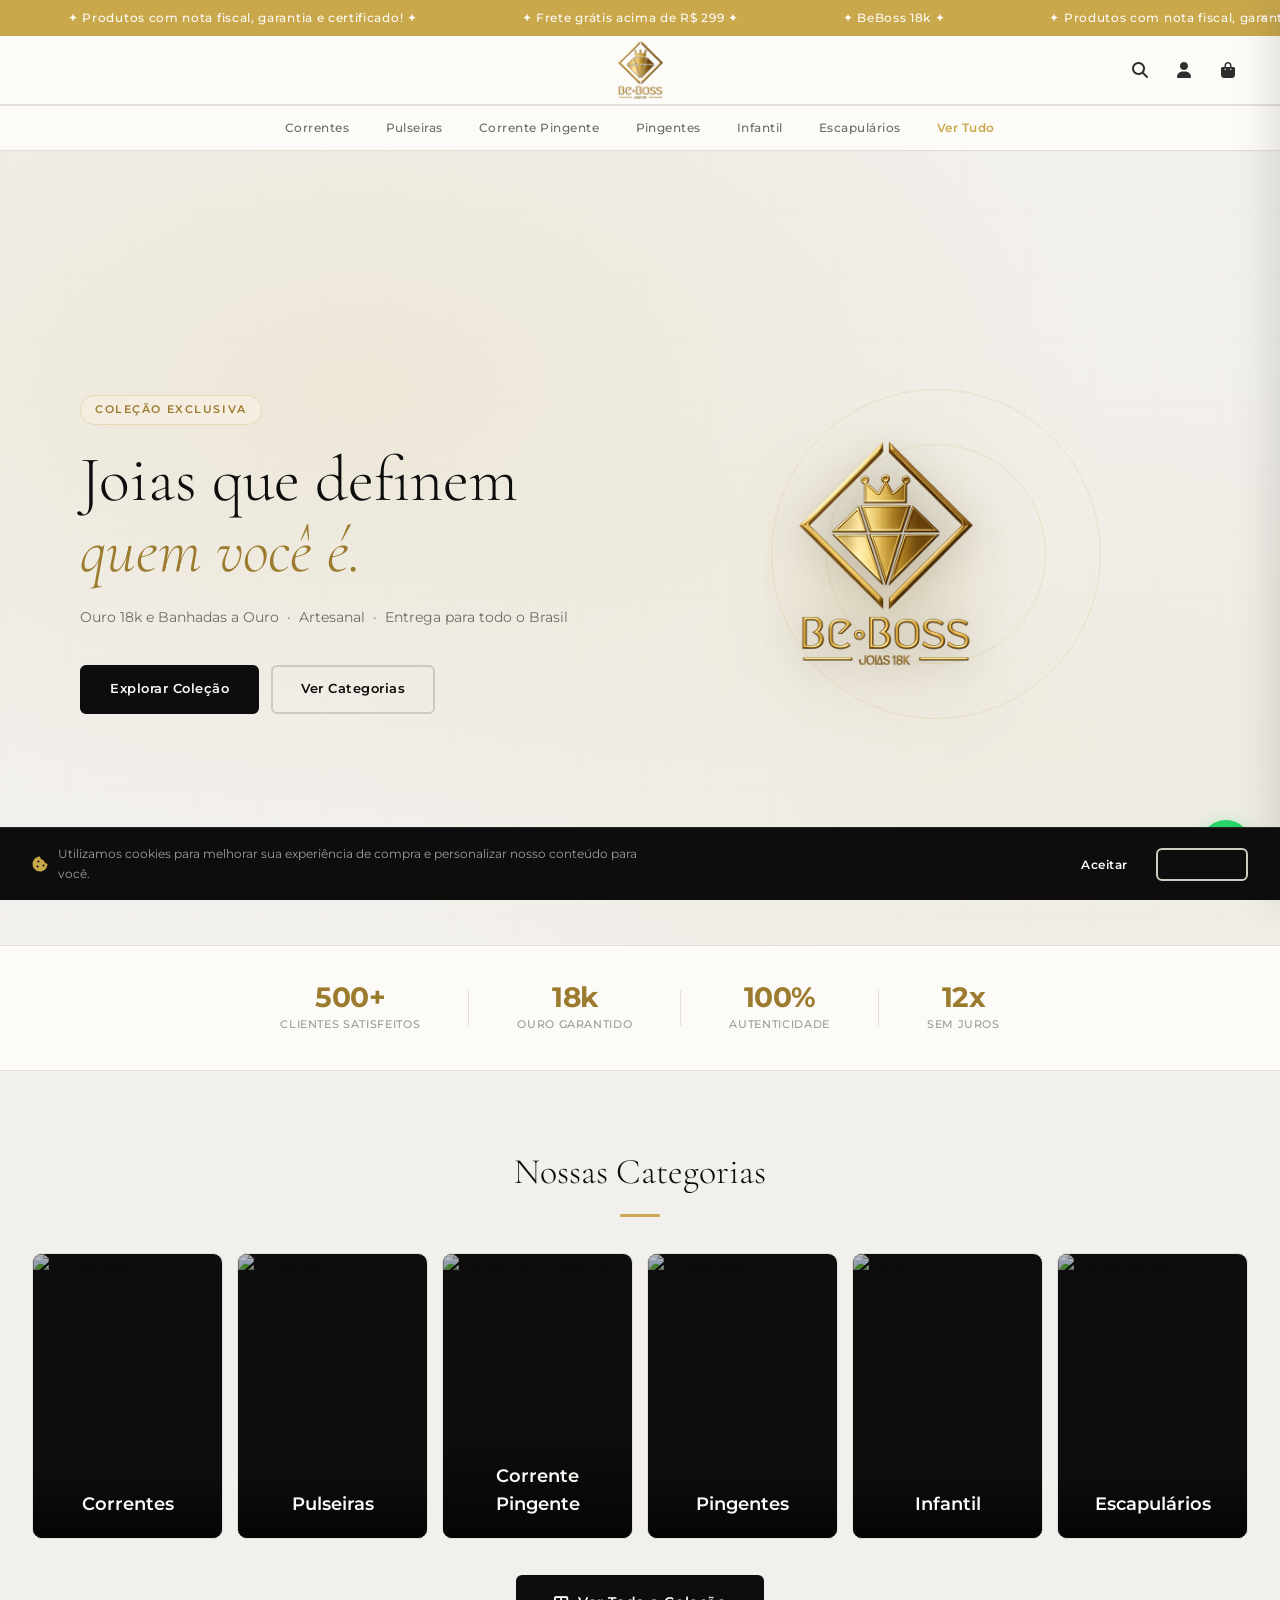
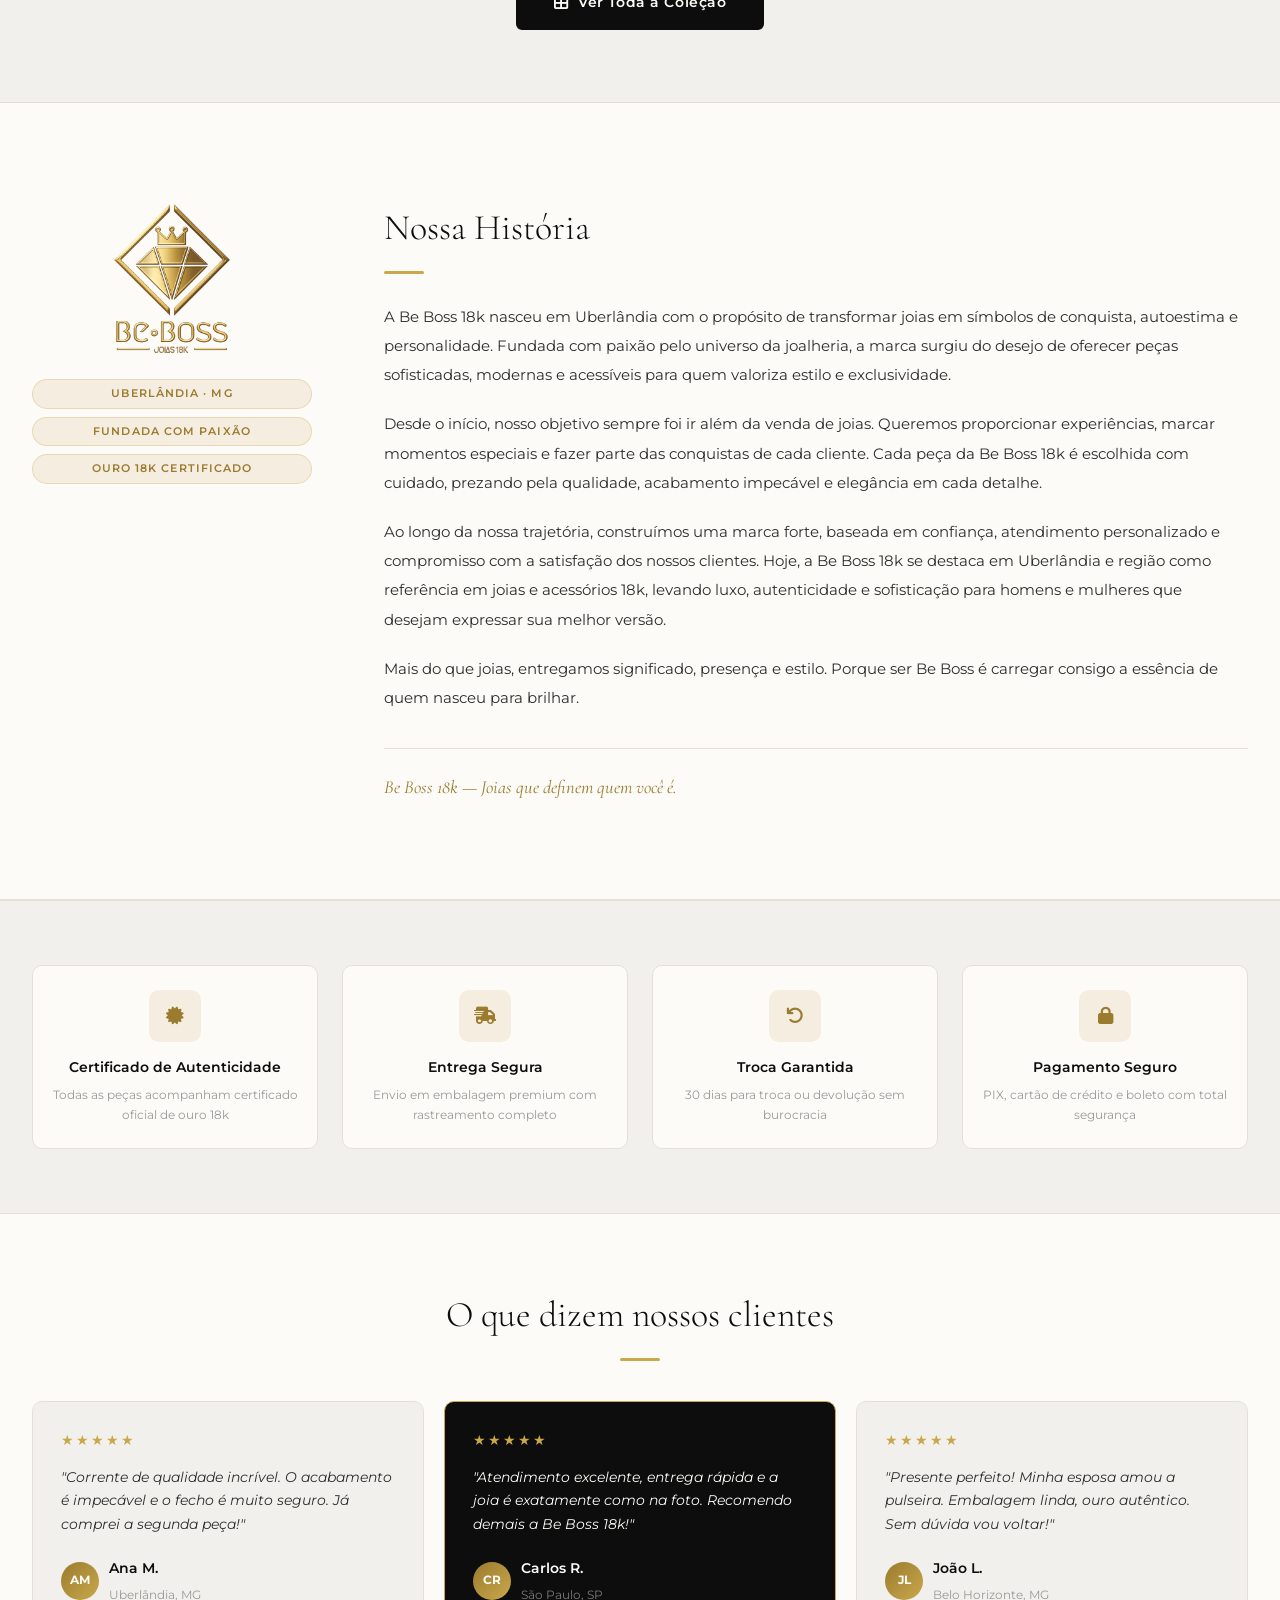
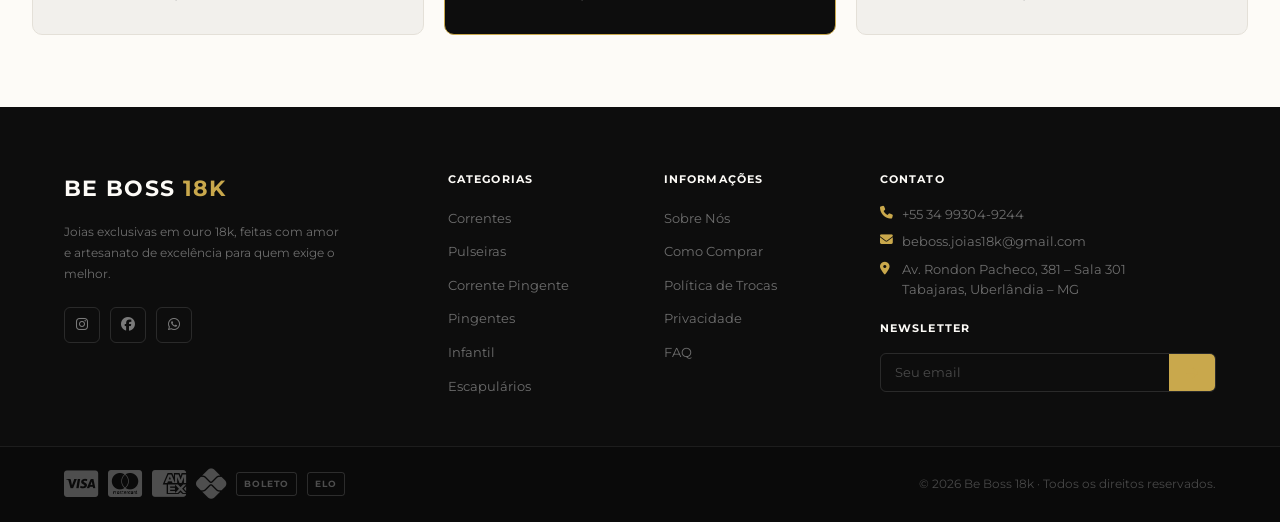
==== commit 743c2671: "Fix: corrige 4 bugs funcionais - index.html: corrige categoria Escapularios -> Escapulários em todos" ====
--- a/index.html
+++ b/index.html
@@ -89,7 +89,7 @@
         <a href="?category=Corrente+Pingente" data-category="Corrente Pingente">Corrente Pingente</a>
         <a href="?category=Pingentes" data-category="Pingentes">Pingentes</a>
         <a href="?category=Infantil" data-category="Infantil">Infantil</a>
-        <a href="?category=Escapularios" data-category="Escapulários">Escapulários</a>
+        <a href="?category=Escapulários" data-category="Escapulários">Escapulários</a>
         <a href="?view=all" data-category="" data-view-all="true" class="nav-all">Ver Tudo</a>
       </div>
     </nav>
@@ -107,7 +107,7 @@
         <a href="?category=Corrente+Pingente">Corrente Pingente</a>
         <a href="?category=Pingentes">Pingentes</a>
         <a href="?category=Infantil">Infantil</a>
-        <a href="?category=Escapularios">Escapulários</a>
+        <a href="?category=Escapulários">Escapulários</a>
         <a href="?view=all">Ver Tudo</a>
       </nav>
       <div class="mobile-nav-footer">
@@ -203,7 +203,7 @@
           </div>
           <span class="cat-name">Infantil</span>
         </a>
-        <a href="?category=Escapularios" class="cat-card">
+        <a href="?category=Escapulários" class="cat-card">
           <div class="cat-img-wrap">
             <img src="https://acdn-us.mitiendanube.com/stores/001/042/446/products/videocapture_20231109-153826-44ddaf476d5503abf616995901007150-480-0.webp" alt="Escapulários" loading="lazy">
           </div>
@@ -674,7 +674,7 @@
           <li><a href="?category=Corrente+Pingente">Corrente Pingente</a></li>
           <li><a href="?category=Pingentes">Pingentes</a></li>
           <li><a href="?category=Infantil">Infantil</a></li>
-          <li><a href="?category=Escapularios">Escapulários</a></li>
+          <li><a href="?category=Escapulários">Escapulários</a></li>
         </ul>
       </div>
       <div class="footer-nav-col">
